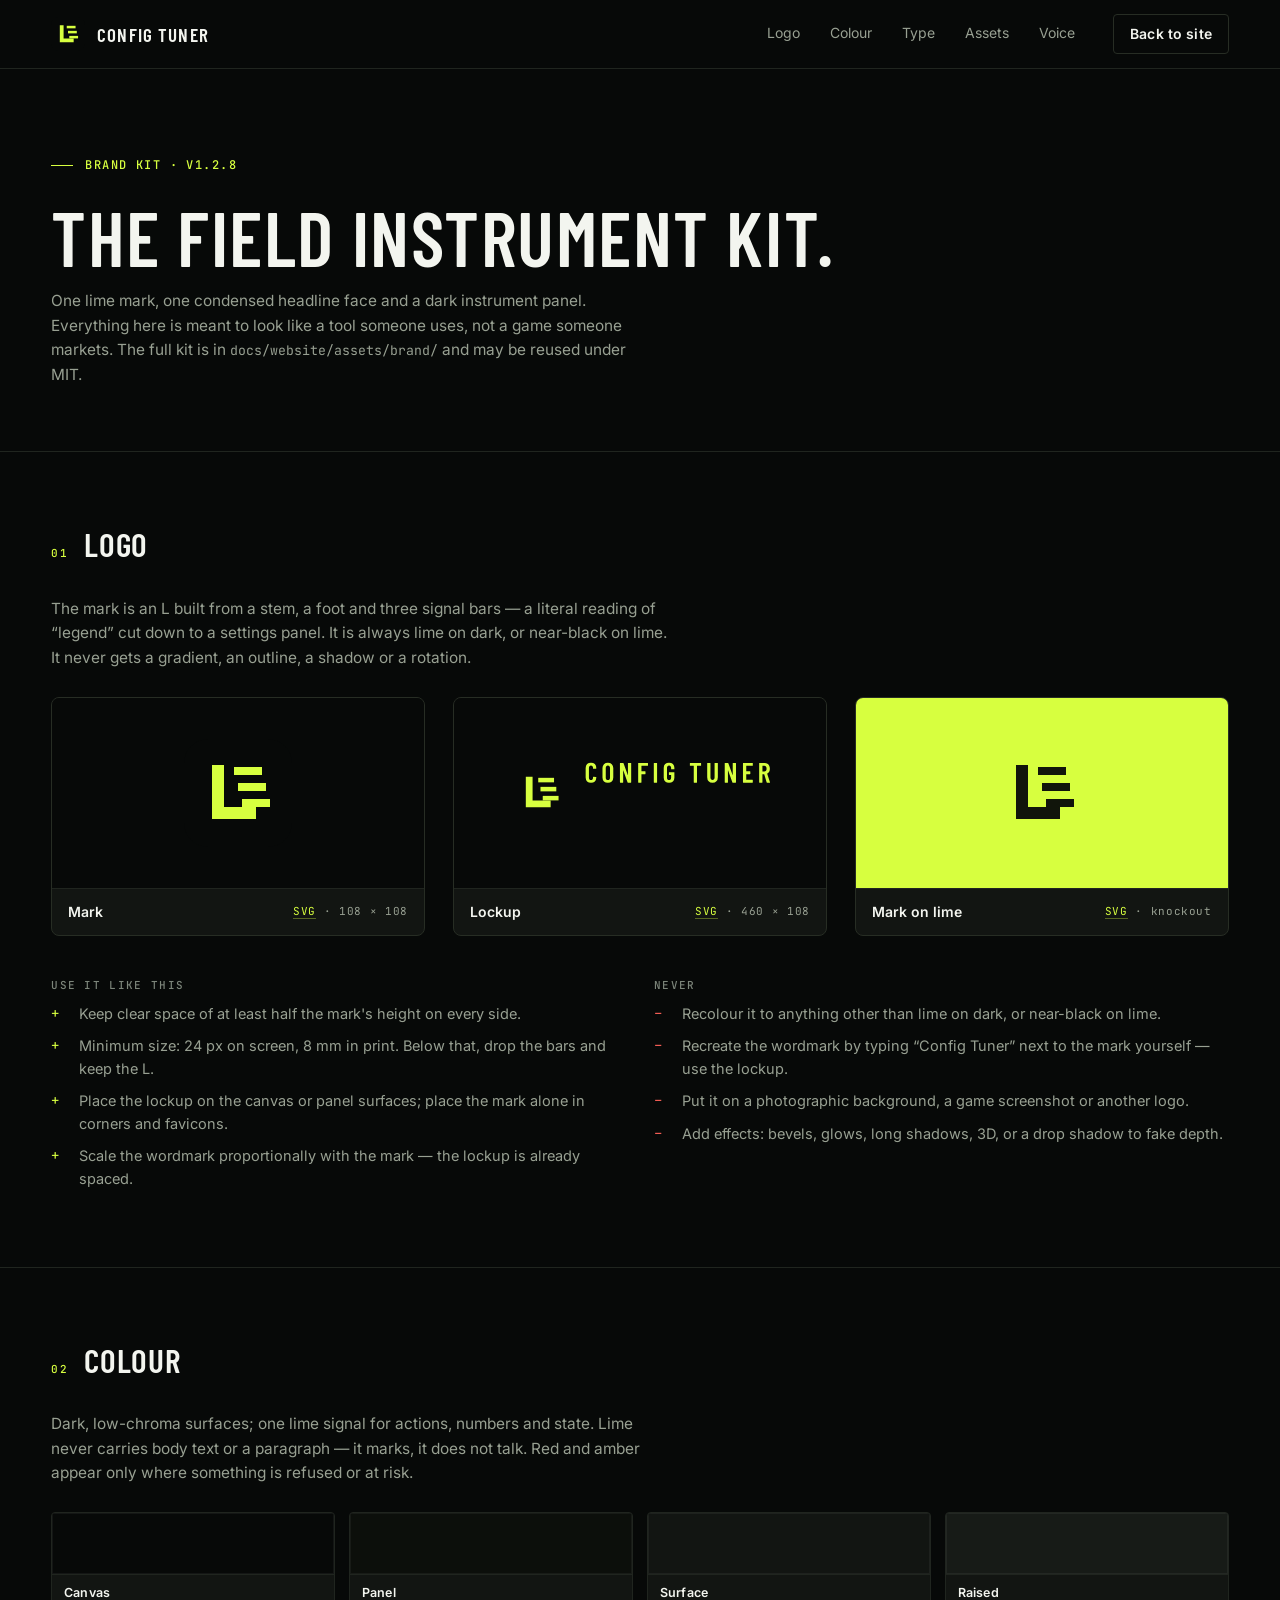
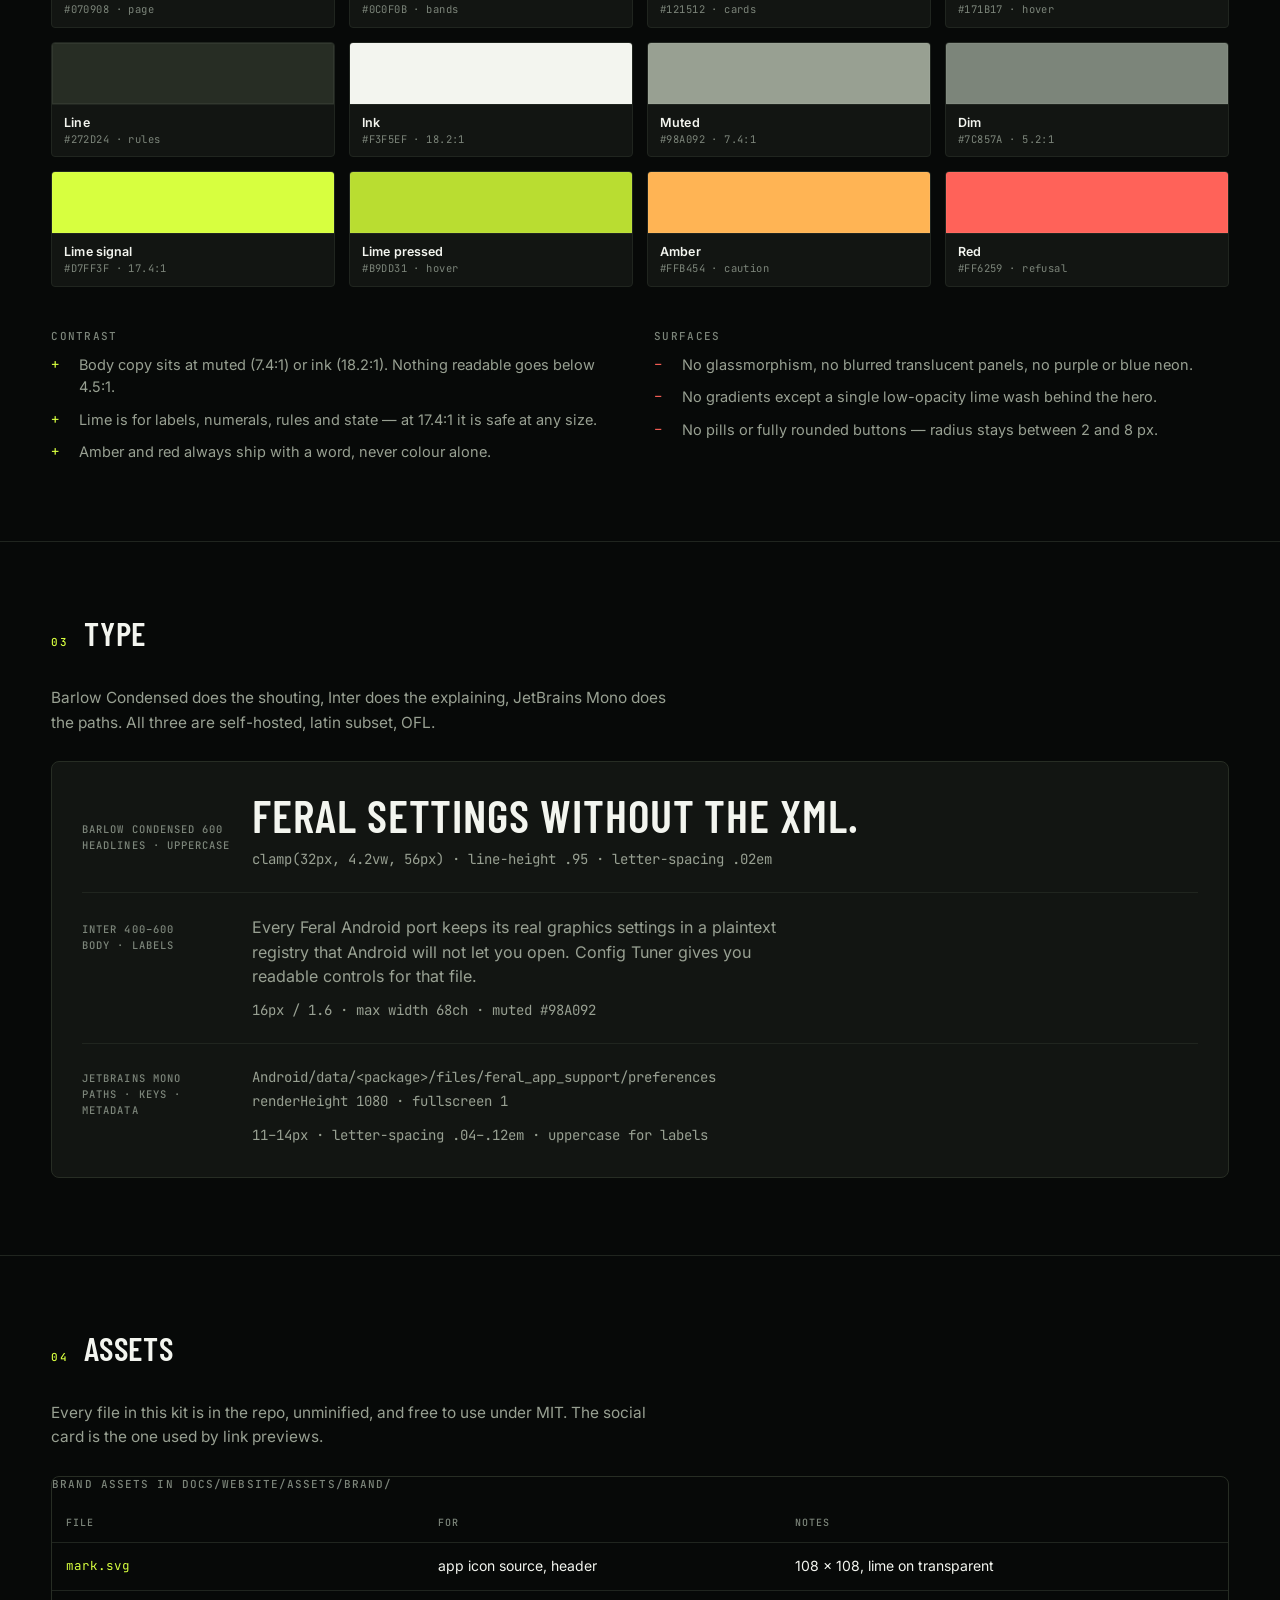
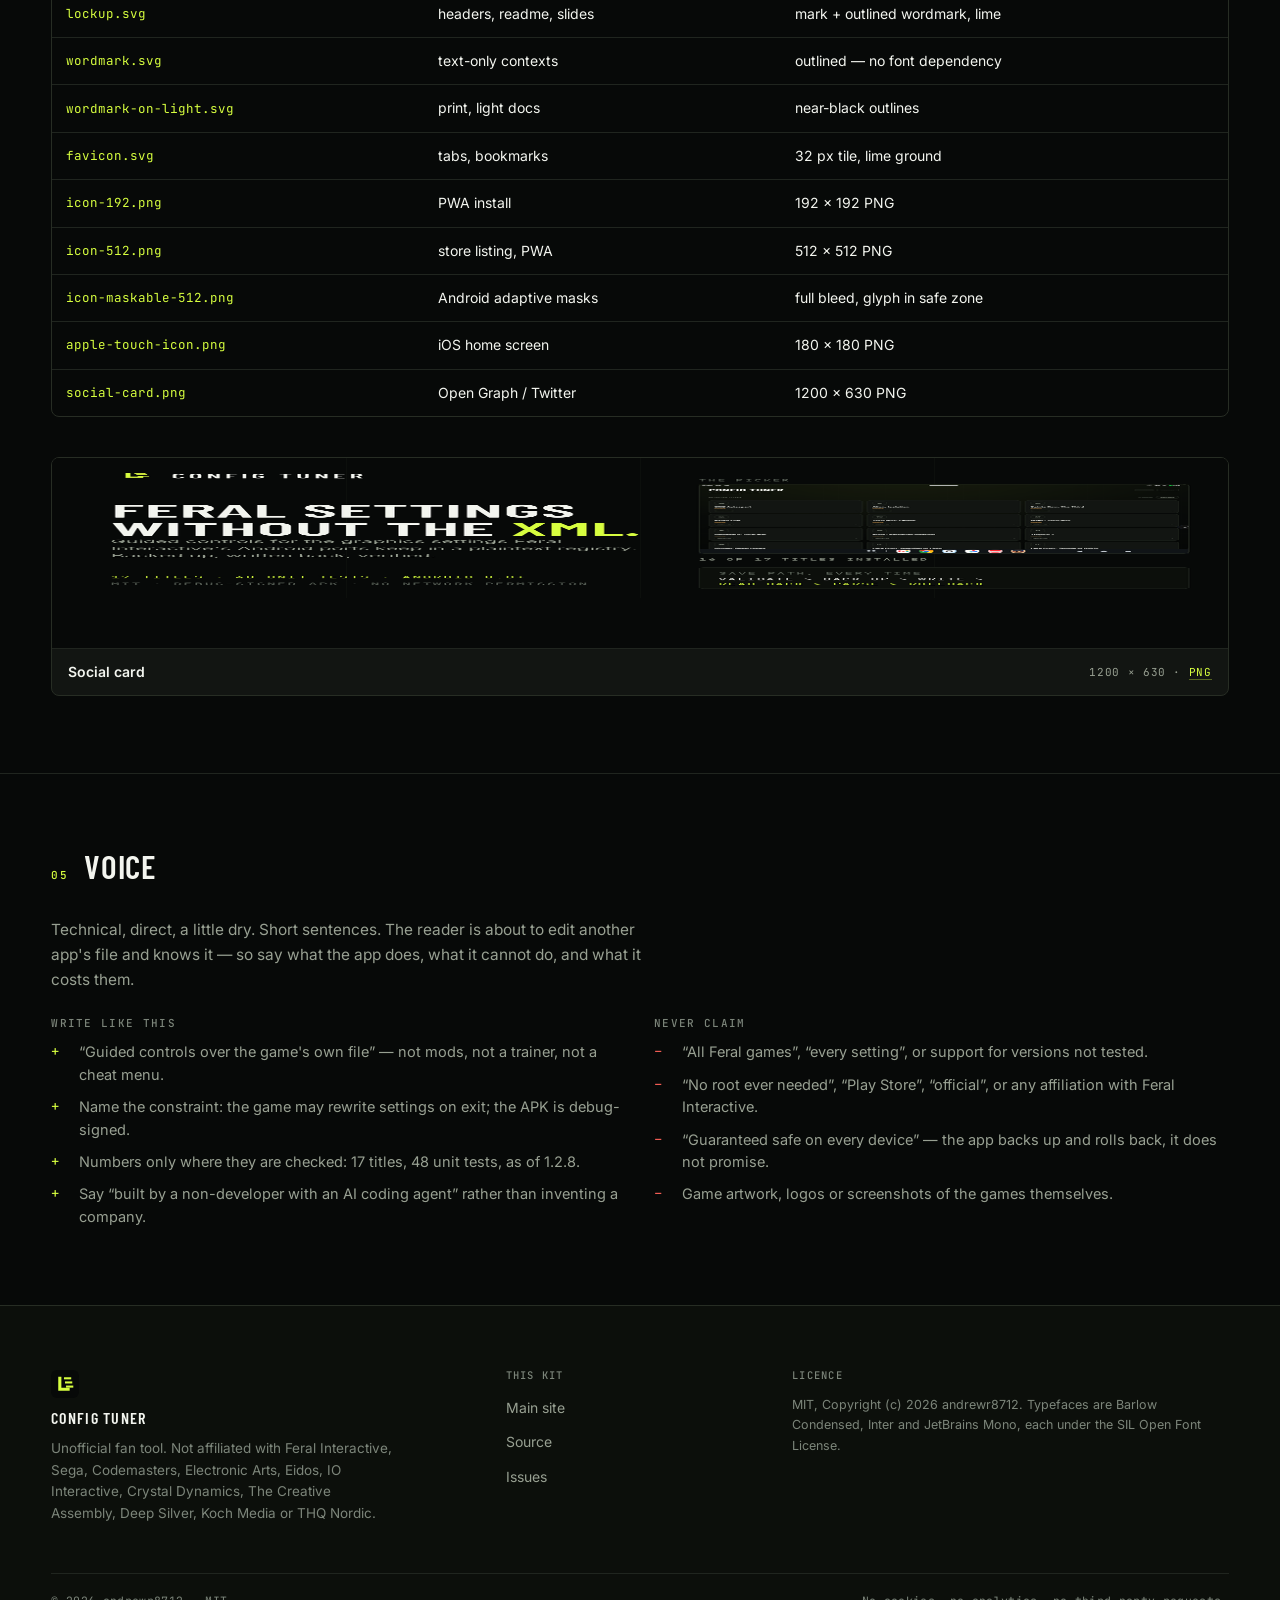
==== docs/website/brand/index.html @ b5e4599f "feat(website): landing page, brand kit and Pages workflow Ship the approved field-instrument directi" ====
<!DOCTYPE html>
<html lang="en" class="no-js">
<head>
<meta charset="utf-8">
<meta name="viewport" content="width=device-width, initial-scale=1">
<title>Brand kit — Config Tuner</title>
<meta name="description" content="The Config Tuner brand kit: mark, wordmark, colour tokens, type, voice rules and downloadable assets for an unofficial Feral Interactive settings editor.">
<meta name="theme-color" content="#070908">
<meta name="color-scheme" content="dark">
<link rel="canonical" href="https://andrewr8712.github.io/legend-tuner/brand/">
<link rel="icon" href="../assets/brand/favicon.svg" type="image/svg+xml">
<link rel="icon" href="../assets/brand/icon-32.png" sizes="32x32" type="image/png">
<link rel="apple-touch-icon" href="../assets/brand/apple-touch-icon.png">
<link rel="preload" href="../assets/fonts/barlow-condensed-600.woff2" as="font" type="font/woff2" crossorigin>
<link rel="preload" href="../assets/fonts/inter-var.woff2" as="font" type="font/woff2" crossorigin>
<link rel="stylesheet" href="../assets/css/site.css">
<link rel="stylesheet" href="../assets/css/brand.css">
<script>document.documentElement.classList.replace('no-js','js')</script>
</head>
<body>
<a class="skip" href="#main">Skip to content</a>

<header class="site-head">
  <div class="wrap head-inner">
    <a class="brand" href="../index.html" aria-label="Config Tuner home">
      <img src="../assets/brand/mark.svg" alt="" width="34" height="34">
      <span class="brand-word">Config Tuner</span>
    </a>
    <nav class="site-nav" aria-label="Brand guide sections">
      <a href="#logo">Logo</a>
      <a href="#colour">Colour</a>
      <a href="#type">Type</a>
      <a href="#assets">Assets</a>
      <a href="#voice">Voice</a>
    </nav>
    <a class="btn btn-ghost btn-sm" href="../index.html">Back to site</a>
  </div>
</header>

<main id="main">

  <section class="wrap brand-hero">
    <p class="kicker">Brand kit · v1.2.8</p>
    <h1>The field instrument kit.</h1>
    <p class="sec-lede">One lime mark, one condensed headline face and a dark instrument panel.
      Everything here is meant to look like a tool someone uses, not a game someone markets.
      The full kit is in <code>docs/website/assets/brand/</code> and may be reused under MIT.</p>
  </section>

  <!-- logo -->
  <section class="wrap guide" id="logo">
    <div class="guide-head">
      <span class="guide-no">01</span>
      <h2>Logo</h2>
    </div>
    <p class="sec-lede sec-lede--tight">The mark is an L built from a stem, a foot and three
      signal bars — a literal reading of “legend” cut down to a settings panel. It is always lime on dark,
      or near-black on lime. It never gets a gradient, an outline, a shadow or a rotation.</p>

    <div class="logo-grid">
      <div class="logo-card">
        <div class="logo-stage"><img src="../assets/brand/mark.svg" alt="Config Tuner mark on the dark canvas" width="108" height="108"></div>
        <div class="logo-meta"><span class="name">Mark</span><span class="dl"><a href="../assets/brand/mark.svg">SVG</a> · 108 × 108</span></div>
      </div>
      <div class="logo-card">
        <div class="logo-stage"><img class="word-img" src="../assets/brand/lockup.svg" alt="Config Tuner lockup: mark followed by the wordmark" width="460" height="108"></div>
        <div class="logo-meta"><span class="name">Lockup</span><span class="dl"><a href="../assets/brand/lockup.svg">SVG</a> · 460 × 108</span></div>
      </div>
      <div class="logo-card">
        <div class="logo-stage on-lime"><img src="../assets/brand/mark-on-lime.svg" alt="Config Tuner mark knocked out in near-black on the lime surface" width="108" height="108"></div>
        <div class="logo-meta"><span class="name">Mark on lime</span><span class="dl"><a href="../assets/brand/mark-on-lime.svg">SVG</a> · knockout</span></div>
      </div>
    </div>

    <div class="rules-2 rules-2--spaced">
      <div>
        <p class="rule-title">Use it like this</p>
        <ul class="rule-list yes">
          <li>Keep clear space of at least half the mark's height on every side.</li>
          <li>Minimum size: 24 px on screen, 8 mm in print. Below that, drop the bars and keep the L.</li>
          <li>Place the lockup on the canvas or panel surfaces; place the mark alone in corners and favicons.</li>
          <li>Scale the wordmark proportionally with the mark — the lockup is already spaced.</li>
        </ul>
      </div>
      <div>
        <p class="rule-title">Never</p>
        <ul class="rule-list no">
          <li>Recolour it to anything other than lime on dark, or near-black on lime.</li>
          <li>Recreate the wordmark by typing “Config Tuner” next to the mark yourself — use the lockup.</li>
          <li>Put it on a photographic background, a game screenshot or another logo.</li>
          <li>Add effects: bevels, glows, long shadows, 3D, or a drop shadow to fake depth.</li>
        </ul>
      </div>
    </div>
  </section>

  <!-- colour -->
  <section class="wrap guide" id="colour">
    <div class="guide-head">
      <span class="guide-no">02</span>
      <h2>Colour</h2>
    </div>
    <p class="sec-lede sec-lede--tight">Dark, low-chroma surfaces; one lime signal for
      actions, numbers and state. Lime never carries body text or a paragraph — it marks, it does not
      talk. Red and amber appear only where something is refused or at risk.</p>

    <ul class="swatches">
      <li class="swatch"><div class="chip sw--canvas"></div><div class="meta"><b>Canvas</b><span>#070908 · page</span></div></li>
      <li class="swatch"><div class="chip sw--panel"></div><div class="meta"><b>Panel</b><span>#0C0F0B · bands</span></div></li>
      <li class="swatch"><div class="chip sw--surface"></div><div class="meta"><b>Surface</b><span>#121512 · cards</span></div></li>
      <li class="swatch"><div class="chip sw--raised"></div><div class="meta"><b>Raised</b><span>#171B17 · hover</span></div></li>
      <li class="swatch"><div class="chip sw--line"></div><div class="meta"><b>Line</b><span>#272D24 · rules</span></div></li>
      <li class="swatch"><div class="chip sw--ink"></div><div class="meta"><b>Ink</b><span>#F3F5EF · 18.2:1</span></div></li>
      <li class="swatch"><div class="chip sw--muted"></div><div class="meta"><b>Muted</b><span>#98A092 · 7.4:1</span></div></li>
      <li class="swatch"><div class="chip sw--dim"></div><div class="meta"><b>Dim</b><span>#7C857A · 5.2:1</span></div></li>
      <li class="swatch"><div class="chip sw--lime"></div><div class="meta"><b>Lime signal</b><span>#D7FF3F · 17.4:1</span></div></li>
      <li class="swatch"><div class="chip sw--lime-pressed"></div><div class="meta"><b>Lime pressed</b><span>#B9DD31 · hover</span></div></li>
      <li class="swatch"><div class="chip sw--amber"></div><div class="meta"><b>Amber</b><span>#FFB454 · caution</span></div></li>
      <li class="swatch"><div class="chip sw--red"></div><div class="meta"><b>Red</b><span>#FF6259 · refusal</span></div></li>
    </ul>

    <div class="rules-2 rules-2--spaced">
      <div>
        <p class="rule-title">Contrast</p>
        <ul class="rule-list yes">
          <li>Body copy sits at muted (7.4:1) or ink (18.2:1). Nothing readable goes below 4.5:1.</li>
          <li>Lime is for labels, numerals, rules and state — at 17.4:1 it is safe at any size.</li>
          <li>Amber and red always ship with a word, never colour alone.</li>
        </ul>
      </div>
      <div>
        <p class="rule-title">Surfaces</p>
        <ul class="rule-list no">
          <li>No glassmorphism, no blurred translucent panels, no purple or blue neon.</li>
          <li>No gradients except a single low-opacity lime wash behind the hero.</li>
          <li>No pills or fully rounded buttons — radius stays between 2 and 8 px.</li>
        </ul>
      </div>
    </div>
  </section>

  <!-- type -->
  <section class="wrap guide" id="type">
    <div class="guide-head">
      <span class="guide-no">03</span>
      <h2>Type</h2>
    </div>
    <p class="sec-lede sec-lede--tight">Barlow Condensed does the shouting, Inter does the
      explaining, JetBrains Mono does the paths. All three are self-hosted, latin subset, OFL.</p>

    <div class="type-spec">
      <div class="type-row">
        <span class="type-label">Barlow Condensed 600<br>Headlines · uppercase</span>
        <div>
          <p class="type-sample-display">Feral settings without the XML.</p>
          <p class="type-sample-mono type-note">clamp(32px, 4.2vw, 56px) · line-height .95 · letter-spacing .02em</p>
        </div>
      </div>
      <div class="type-row">
        <span class="type-label">Inter 400–600<br>Body · labels</span>
        <div>
          <p class="type-sample-body">Every Feral Android port keeps its real graphics settings in a
            plaintext registry that Android will not let you open. Config Tuner gives you readable
            controls for that file.</p>
          <p class="type-sample-mono type-note">16px / 1.6 · max width 68ch · muted #98A092</p>
        </div>
      </div>
      <div class="type-row">
        <span class="type-label">JetBrains Mono<br>Paths · keys · metadata</span>
        <div>
          <p class="type-sample-mono">Android/data/&lt;package&gt;/files/feral_app_support/preferences<br>
            renderHeight 1080 · fullscreen 1</p>
          <p class="type-sample-mono type-note">11–14px · letter-spacing .04–.12em · uppercase for labels</p>
        </div>
      </div>
    </div>
  </section>

  <!-- assets -->
  <section class="wrap guide" id="assets">
    <div class="guide-head">
      <span class="guide-no">04</span>
      <h2>Assets</h2>
    </div>
    <p class="sec-lede sec-lede--tight">Every file in this kit is in the repo, unminified, and
      free to use under MIT. The social card is the one used by link previews.</p>

    <div class="table-scroll">
      <table class="asset-table">
        <caption>Brand assets in docs/website/assets/brand/</caption>
        <thead>
          <tr><th scope="col">File</th><th scope="col">For</th><th scope="col">Notes</th></tr>
        </thead>
        <tbody>
          <tr><td><a href="../assets/brand/mark.svg">mark.svg</a></td><td>app icon source, header</td><td>108 × 108, lime on transparent</td></tr>
          <tr><td><a href="../assets/brand/lockup.svg">lockup.svg</a></td><td>headers, readme, slides</td><td>mark + outlined wordmark, lime</td></tr>
          <tr><td><a href="../assets/brand/wordmark.svg">wordmark.svg</a></td><td>text-only contexts</td><td>outlined — no font dependency</td></tr>
          <tr><td><a href="../assets/brand/wordmark-on-light.svg">wordmark-on-light.svg</a></td><td>print, light docs</td><td>near-black outlines</td></tr>
          <tr><td><a href="../assets/brand/favicon.svg">favicon.svg</a></td><td>tabs, bookmarks</td><td>32 px tile, lime ground</td></tr>
          <tr><td><a href="../assets/brand/icon-192.png">icon-192.png</a></td><td>PWA install</td><td>192 × 192 PNG</td></tr>
          <tr><td><a href="../assets/brand/icon-512.png">icon-512.png</a></td><td>store listing, PWA</td><td>512 × 512 PNG</td></tr>
          <tr><td><a href="../assets/brand/icon-maskable-512.png">icon-maskable-512.png</a></td><td>Android adaptive masks</td><td>full bleed, glyph in safe zone</td></tr>
          <tr><td><a href="../assets/brand/apple-touch-icon.png">apple-touch-icon.png</a></td><td>iOS home screen</td><td>180 × 180 PNG</td></tr>
          <tr><td><a href="../assets/brand/social-card.png">social-card.png</a></td><td>Open Graph / Twitter</td><td>1200 × 630 PNG</td></tr>
        </tbody>
      </table>
    </div>

    <figure class="logo-card logo-card--spaced">
      <div class="logo-stage logo-stage--flush"><img src="../assets/brand/social-card.png" alt="Config Tuner social card: mark and wordmark, headline Feral settings without the XML, and the title picker with sixteen installed titles." width="1200" height="630" loading="lazy"></div>
      <figcaption class="logo-meta"><span class="name">Social card</span><span class="dl">1200 × 630 · <a href="../assets/brand/social-card.png">PNG</a></span></figcaption>
    </figure>
  </section>

  <!-- voice -->
  <section class="wrap guide" id="voice">
    <div class="guide-head">
      <span class="guide-no">05</span>
      <h2>Voice</h2>
    </div>
    <p class="sec-lede sec-lede--tight">Technical, direct, a little dry. Short sentences. The
      reader is about to edit another app's file and knows it — so say what the app does, what it cannot
      do, and what it costs them.</p>

    <div class="rules-2">
      <div>
        <p class="rule-title">Write like this</p>
        <ul class="rule-list yes">
          <li>“Guided controls over the game's own file” — not mods, not a trainer, not a cheat menu.</li>
          <li>Name the constraint: the game may rewrite settings on exit; the APK is debug-signed.</li>
          <li>Numbers only where they are checked: 17 titles, 48 unit tests, as of 1.2.8.</li>
          <li>Say “built by a non-developer with an AI coding agent” rather than inventing a company.</li>
        </ul>
      </div>
      <div>
        <p class="rule-title">Never claim</p>
        <ul class="rule-list no">
          <li>“All Feral games”, “every setting”, or support for versions not tested.</li>
          <li>“No root ever needed”, “Play Store”, “official”, or any affiliation with Feral Interactive.</li>
          <li>“Guaranteed safe on every device” — the app backs up and rolls back, it does not promise.</li>
          <li>Game artwork, logos or screenshots of the games themselves.</li>
        </ul>
      </div>
    </div>
  </section>

</main>

<footer class="site-foot">
  <div class="wrap">
    <div class="foot-grid">
      <div class="foot-brand">
        <img src="../assets/brand/mark.svg" alt="" width="28" height="28">
        <span>Config Tuner</span>
        <p class="foot-note">Unofficial fan tool. Not affiliated with Feral Interactive, Sega,
          Codemasters, Electronic Arts, Eidos, IO Interactive, Crystal Dynamics, The Creative Assembly,
          Deep Silver, Koch Media or THQ Nordic.</p>
      </div>
      <div class="foot-links">
        <h3>This kit</h3>
        <ul>
          <li><a href="../index.html">Main site</a></li>
          <li><a href="https://github.com/andrewr8712/legend-tuner">Source</a></li>
          <li><a href="https://github.com/andrewr8712/legend-tuner/issues">Issues</a></li>
        </ul>
      </div>
      <div class="foot-legal">
        <h3>Licence</h3>
        <p>MIT, Copyright (c) 2026 andrewr8712. Typefaces are Barlow Condensed, Inter and JetBrains Mono,
          each under the SIL Open Font License.</p>
      </div>
    </div>
    <div class="foot-base">
      <span>© 2026 andrewr8712 · MIT</span>
      <span>No cookies, no analytics, no third-party requests.</span>
    </div>
  </div>
</footer>

<script src="../assets/js/site.js" defer></script>
</body>
</html>
---- docs/website/assets/css/site.css ----
/* Config Tuner — site stylesheet
   Tokens follow docs/website/design-tokens.css. Lime is a signal, never body text. */

/* ---------- fonts (self-hosted, latin subset, SIL OFL) ---------- */
@font-face{
  font-family:"Barlow Condensed";font-style:normal;font-weight:600;font-display:swap;
  src:url("../fonts/barlow-condensed-600.woff2") format("woff2");
  unicode-range:U+0000-00FF,U+0131,U+0152-0153,U+02BB-02BC,U+02C6,U+02DA,U+02DC,U+0304,U+0308,U+0329,U+2000-206F,U+20AC,U+2122,U+2191,U+2193,U+2212,U+2215,U+FEFF,U+FFFD;
}
@font-face{
  font-family:"Inter";font-style:normal;font-weight:100 900;font-display:swap;
  src:url("../fonts/inter-var.woff2") format("woff2");
  unicode-range:U+0000-00FF,U+0131,U+0152-0153,U+02BB-02BC,U+02C6,U+02DA,U+02DC,U+0304,U+0308,U+0329,U+2000-206F,U+20AC,U+2122,U+2191,U+2193,U+2212,U+2215,U+FEFF,U+FFFD;
}
@font-face{
  font-family:"JetBrains Mono";font-style:normal;font-weight:100 800;font-display:swap;
  src:url("../fonts/jetbrains-mono-var.woff2") format("woff2");
  unicode-range:U+0000-00FF,U+0131,U+0152-0153,U+02BB-02BC,U+02C6,U+02DA,U+02DC,U+0304,U+0308,U+0329,U+2000-206F,U+20AC,U+2122,U+2191,U+2193,U+2212,U+2215,U+FEFF,U+FFFD;
}

/* ---------- tokens ---------- */
:root{
  --canvas:#070908;
  --panel:#0C0F0B;
  --card:#121512;
  --raised:#171B17;
  --inset:#1D221B;
  --line:#272D24;
  --line-soft:#20251F;
  --ink:#F3F5EF;
  --muted:#98A092;
  --dim:#7C857A;
  --lime:#D7FF3F;
  --lime-dim:#B9DD31;
  --lime-wash:rgba(215,255,63,.08);
  --on-lime:#11150B;
  --amber:#FFB454;
  --red:#FF6259;

  --font-display:"Barlow Condensed",Impact,sans-serif;
  --font-body:"Inter",system-ui,-apple-system,"Segoe UI",sans-serif;
  --font-mono:"JetBrains Mono",ui-monospace,SFMono-Regular,Menlo,monospace;

  --wrap:1280px;
  --pad:clamp(20px,4vw,56px);
  --gap:clamp(16px,2.2vw,28px);
  --sec-y:clamp(64px,9vw,128px);
  --r-sm:2px;
  --r-md:4px;
  --r-lg:8px;
  --dur:.16s;
}

/* ---------- reset / base ---------- */
*,*::before,*::after{box-sizing:border-box}
html{-webkit-text-size-adjust:100%;scroll-behavior:smooth;scroll-padding-top:84px}
@media (prefers-reduced-motion:reduce){html{scroll-behavior:auto}}
body{
  margin:0;background:var(--canvas);color:var(--ink);
  font:400 16px/1.6 var(--font-body);
  -webkit-font-smoothing:antialiased;text-rendering:optimizeLegibility;
  font-feature-settings:"ss01" 1,"cv05" 1;
}
img,svg{display:block;max-width:100%}
img{height:auto}
h1,h2,h3,h4{margin:0;font-family:var(--font-display);font-weight:600;text-transform:uppercase;
  letter-spacing:.02em;line-height:.95;text-wrap:balance}
p{margin:0;max-width:68ch}
a{color:inherit;text-decoration:none}
code{font-family:var(--font-mono);font-size:.86em;color:var(--muted)}
ul,ol{margin:0;padding:0;list-style:none}
dl,dd{margin:0}
button{font:inherit;color:inherit}
::selection{background:var(--lime);color:var(--on-lime)}
:focus-visible{outline:2px solid var(--lime);outline-offset:2px;border-radius:2px}

.wrap{width:100%;max-width:calc(var(--wrap) + var(--pad)*2);margin-inline:auto;padding-inline:var(--pad)}
.vh{position:absolute;width:1px;height:1px;margin:-1px;padding:0;overflow:hidden;clip:rect(0 0 0 0);white-space:nowrap;border:0}
.nowrap{white-space:nowrap}

.skip{position:absolute;left:12px;top:-60px;z-index:100;background:var(--lime);color:var(--on-lime);
  padding:10px 16px;font-weight:600;border-radius:var(--r-sm);transition:top var(--dur)}
.skip:focus{top:12px}

/* ---------- buttons ---------- */
.btn{
  display:inline-flex;align-items:center;gap:.55em;min-height:46px;padding:0 20px;
  border:1px solid var(--line);border-radius:var(--r-md);
  font:600 15px/1 var(--font-body);letter-spacing:.01em;white-space:nowrap;
  transition:background var(--dur),border-color var(--dur),color var(--dur),transform var(--dur);
}
.btn .ico{width:16px;height:16px;flex:none}
.btn-primary{background:var(--lime);border-color:var(--lime);color:var(--on-lime)}
.btn-primary:hover{background:var(--lime-dim);border-color:var(--lime-dim)}
.btn-primary:active{transform:translateY(1px)}
.btn-ghost{background:transparent;color:var(--ink)}
.btn-ghost:hover{border-color:var(--lime);color:var(--lime)}
.btn-sm{min-height:40px;padding:0 16px;font-size:14px}
.btn-block{width:100%;justify-content:center}

/* ---------- header ---------- */
.site-head{
  position:sticky;top:0;z-index:50;background:var(--canvas);
  border-bottom:1px solid var(--line-soft);
}
.head-inner{display:flex;align-items:center;gap:clamp(16px,3vw,40px);min-height:68px}
.brand{display:flex;align-items:center;gap:12px;flex:none}
.brand img{width:34px;height:34px}
.brand-word{
  font:600 19px/1 var(--font-display);text-transform:uppercase;letter-spacing:.06em;
}
.site-nav{display:flex;gap:clamp(14px,2.4vw,30px);margin-inline-start:auto}
.site-nav a{
  font-size:14px;color:var(--muted);padding:6px 0;border-bottom:1px solid transparent;
  transition:color var(--dur),border-color var(--dur);
}
.site-nav a:hover{color:var(--ink);border-bottom-color:var(--lime)}
.site-head .btn{margin-inline-start:auto}
.site-nav + .btn{margin-inline-start:0}

@media (max-width:900px){
  .head-inner{flex-wrap:wrap;row-gap:0;min-height:60px;padding-top:10px;padding-bottom:0}
  .site-nav{order:3;width:100%;margin:0;gap:18px;overflow-x:auto;padding-bottom:12px;
    scrollbar-width:none;-webkit-overflow-scrolling:touch}
  .site-nav::-webkit-scrollbar{display:none}
  .site-nav a{white-space:nowrap;font-size:13px}
  .site-head .btn{margin-inline-start:auto}
}

/* ---------- hero ---------- */
.hero{padding-block:clamp(40px,6vw,84px) clamp(48px,7vw,96px);position:relative;overflow:hidden}
.hero::before{
  content:"";position:absolute;inset:0;pointer-events:none;
  background:
    radial-gradient(900px 420px at 78% -10%,rgba(215,255,63,.06),transparent 70%),
    linear-gradient(var(--line-soft),var(--line-soft)) 0 0/100% 1px no-repeat;
}
.hero-grid{display:grid;grid-template-columns:1.02fr .98fr;gap:clamp(28px,4vw,64px);align-items:center}
.hero-copy{position:relative}
.kicker{
  font:500 12px/1 var(--font-mono);letter-spacing:.12em;text-transform:uppercase;
  color:var(--lime);margin-bottom:clamp(20px,3vw,30px);
}
.kicker::before{content:"";display:inline-block;width:22px;height:1px;background:var(--lime);
  vertical-align:middle;margin-right:12px}
.hero h1{
  font-size:clamp(46px,7.4vw,92px);line-height:.9;letter-spacing:.005em;
  margin-bottom:clamp(20px,2.6vw,30px);
}
.hero h1 .hl{color:var(--lime)}
.lede{font-size:clamp(16px,1.35vw,18.5px);line-height:1.55;color:var(--muted);max-width:52ch}
.cta-row{display:flex;flex-wrap:wrap;gap:12px;margin-top:clamp(24px,3vw,34px)}
.hero-note{
  margin-top:18px;font:400 12.5px/1.5 var(--font-mono);color:var(--dim);letter-spacing:.02em;
}

/* hero art: terminal + picker */
.hero-art{position:relative;display:grid;gap:clamp(14px,1.8vw,22px)}
.term{
  border:1px solid var(--line);border-radius:var(--r-lg);background:var(--panel);
  overflow:hidden;
}
.term-bar{
  display:flex;align-items:center;justify-content:space-between;
  padding:9px 14px;border-bottom:1px solid var(--line-soft);
  font:500 11px/1 var(--font-mono);letter-spacing:.1em;text-transform:uppercase;color:var(--dim);
}
.term-bar .dots{display:flex;gap:5px}
.term-bar .dots i{width:5px;height:5px;border-radius:50%;background:var(--line)}
.term-bar .dots i:first-child{background:var(--lime)}
.term-path{
  font:500 clamp(12px,1.15vw,14px)/1.7 var(--font-mono);color:var(--ink);
  padding:16px 16px 10px;word-break:break-word;
}
.term-meta{
  font:400 12.5px/1.7 var(--font-mono);color:var(--muted);padding:0 16px;
}
.term-meta:first-of-type{margin-top:2px}
.tok-key{color:var(--lime-dim)}
.tok-val{color:var(--ink)}
.tok-comment{color:var(--dim)}
.term-caret{
  margin:6px 16px 16px;width:8px;height:16px;background:var(--lime);
  animation:caret 1.1s steps(1) infinite;
}
@keyframes caret{0%,49%{opacity:1}50%,100%{opacity:0}}

.picker-frame{
  margin:0;border:1px solid var(--line);border-radius:var(--r-lg);overflow:hidden;
  background:var(--card);
  box-shadow:0 24px 60px -30px rgba(0,0,0,.9);
}
.picker-frame img{width:100%;height:auto}

@media (max-width:900px){
  .hero-grid{grid-template-columns:1fr}
  .hero-art{order:2}
  .term{display:none}
  .picker-frame img{max-height:52vh;object-fit:cover;object-position:top}
}
@media (max-width:560px){
  .hero h1{font-size:clamp(40px,11vw,54px)}
  .cta-row .btn{flex:1 1 auto;justify-content:center}
}

/* ---------- proof ---------- */
.proof{border-block:1px solid var(--line-soft);background:var(--panel)}
.proof-inner{padding-block:clamp(24px,3.4vw,36px)}
.proof-list{display:grid;grid-template-columns:repeat(4,1fr);gap:clamp(16px,3vw,40px)}
.proof-list > div{padding-inline-start:18px;border-inline-start:1px solid var(--line)}
.proof-list > div:first-child{padding-inline-start:0;border-inline-start:0}
.proof-list dt{
  font:600 clamp(30px,3.4vw,44px)/1 var(--font-display);letter-spacing:.02em;color:var(--lime);
}
.proof-list dd{margin-top:6px;font-size:13.5px;line-height:1.45;color:var(--muted);max-width:26ch}
.proof-note{
  margin-top:clamp(18px,2.4vw,26px);font:400 11.5px/1.5 var(--font-mono);
  color:var(--dim);letter-spacing:.04em;
}
@media (max-width:760px){
  .proof-list{grid-template-columns:repeat(2,1fr);row-gap:22px}
  .proof-list > div:nth-child(3){padding-inline-start:0;border-inline-start:0}
}

/* ---------- section scaffolding ---------- */
.section{padding-block:var(--sec-y)}
.section-alt{background:var(--panel);border-block:1px solid var(--line-soft)}
.sec-head{max-width:74ch;margin-bottom:clamp(30px,4.4vw,56px)}
.sec-kicker{
  font:500 12px/1 var(--font-mono);letter-spacing:.12em;text-transform:uppercase;
  color:var(--lime);margin-bottom:16px;
}
.sec-head h2{font-size:clamp(32px,4.2vw,56px)}
.sec-lede{margin-top:16px;color:var(--muted);font-size:clamp(15px,1.2vw,17px);line-height:1.6;max-width:62ch}
.sec-foot{margin-top:clamp(20px,3vw,28px);color:var(--dim);font-size:14px;max-width:70ch}

/* ---------- how it works ---------- */
.steps{
  display:grid;grid-template-columns:repeat(4,1fr);gap:clamp(18px,2.4vw,32px);
  counter-reset:step;
}
.steps li{position:relative;padding-top:26px;border-top:1px solid var(--line)}
.steps li::before{
  content:"";position:absolute;top:-1px;left:0;width:40px;height:1px;background:var(--lime);
}
.step-no{
  display:block;font:500 12px/1 var(--font-mono);letter-spacing:.14em;color:var(--lime);
  margin-bottom:12px;
}
.steps h3{font-size:clamp(19px,1.7vw,23px);letter-spacing:.03em;margin-bottom:10px}
.steps p{font-size:14.5px;line-height:1.6;color:var(--muted);max-width:34ch}
@media (max-width:900px){.steps{grid-template-columns:repeat(2,1fr);row-gap:30px}}
@media (max-width:520px){.steps{grid-template-columns:1fr}}

.pipeline{
  display:flex;align-items:center;flex-wrap:wrap;gap:8px;
  margin-top:clamp(34px,4.6vw,54px);padding:20px;border:1px solid var(--line);
  border-radius:var(--r-lg);background:var(--panel);
}
.pipe-box{
  font:500 12px/1 var(--font-mono);letter-spacing:.06em;text-transform:uppercase;
  padding:9px 13px;border:1px solid var(--line);border-radius:var(--r-sm);
  background:var(--card);color:var(--ink);white-space:nowrap;
}
.pipe-box:last-of-type{border-color:var(--lime);color:var(--lime)}
.pipe-arrow{flex:1 1 18px;min-width:18px;height:1px;background:var(--line);position:relative}
.pipe-arrow::after{
  content:"";position:absolute;right:0;top:-2px;width:5px;height:5px;
  border-top:1px solid var(--line);border-right:1px solid var(--line);transform:rotate(45deg);
}
.pipe-fail{
  flex:1 1 100%;margin-top:10px;font:400 12px/1.5 var(--font-mono);color:var(--amber);
}
.pipe-fail::before{content:"↳ ";color:var(--amber)}

/* ---------- safety ---------- */
.cards-3{display:grid;grid-template-columns:repeat(3,1fr);gap:var(--gap)}
.card{
  padding:clamp(20px,2.4vw,28px);border:1px solid var(--line);border-radius:var(--r-lg);
  background:var(--card);
}
.card h3{font-size:clamp(18px,1.6vw,21px);letter-spacing:.03em;margin-bottom:10px;color:var(--ink)}
.card h3::before{
  content:"";display:block;width:26px;height:2px;background:var(--lime);margin-bottom:14px;
}
.card p{font-size:14.5px;line-height:1.6;color:var(--muted)}
@media (max-width:900px){.cards-3{grid-template-columns:1fr}}

.caveats{
  margin-top:clamp(30px,4vw,46px);padding:clamp(20px,2.6vw,30px);
  border:1px solid var(--line);border-left:2px solid var(--amber);border-radius:var(--r-md);
  background:linear-gradient(90deg,rgba(255,180,84,.04),transparent 60%);
}
.caveats h3{font-size:clamp(17px,1.5vw,20px);letter-spacing:.03em;color:var(--amber);margin-bottom:14px}
.caveats ul{display:grid;gap:10px;max-width:80ch}
.caveats li{position:relative;padding-left:18px;font-size:14.5px;line-height:1.6;color:var(--muted)}
.caveats li::before{content:"";position:absolute;left:0;top:.62em;width:7px;height:1px;background:var(--amber)}
.caveats strong{color:var(--ink);font-weight:600}

/* ---------- titles ---------- */
.filter-row{
  display:flex;align-items:center;gap:18px;flex-wrap:wrap;margin-bottom:clamp(20px,3vw,30px);
}
.field{
  display:flex;align-items:center;gap:10px;flex:1 1 320px;max-width:420px;
  padding:0 14px;min-height:46px;border:1px solid var(--line);border-radius:var(--r-md);
  background:var(--card);transition:border-color var(--dur);
}
.field:focus-within{border-color:var(--lime)}
.field .ico{width:15px;height:15px;color:var(--dim);flex:none}
.field input{
  flex:1;background:none;border:0;outline:none;color:var(--ink);
  font:400 14.5px/1 var(--font-body);min-width:0;padding-block:12px;
}
.field input::placeholder{color:var(--dim)}
.field input::-webkit-search-cancel-button{filter:invert(.4)}
.filter-count{font:400 12px/1.4 var(--font-mono);color:var(--dim);letter-spacing:.04em}

.title-grid{
  display:grid;grid-template-columns:repeat(3,1fr);gap:clamp(10px,1.4vw,16px);
}
.title-card{
  display:flex;flex-direction:column;gap:6px;
  padding:18px 18px 16px;border:1px solid var(--line-soft);border-radius:var(--r-md);
  background:var(--card);
  transition:border-color var(--dur),transform var(--dur),background var(--dur);
}
.title-card:hover{border-color:var(--line);background:var(--raised);transform:translateY(-1px)}
.tc-name{font:600 16px/1.2 var(--font-body);letter-spacing:.01em;color:var(--ink)}
.tc-count{
  font:600 26px/1 var(--font-display);letter-spacing:.02em;color:var(--lime);
}
.tc-count span{
  font:400 11px/1 var(--font-mono);letter-spacing:.04em;color:var(--dim);
  text-transform:uppercase;margin-left:6px;
}
.tc-pkg{
  margin-top:auto;font-size:10.5px;line-height:1.4;color:var(--dim);
  overflow:hidden;text-overflow:ellipsis;white-space:nowrap;
}
.title-card[hidden]{display:none}
.empty-note{margin-top:18px;color:var(--muted);font-size:14.5px}
.linklike{
  background:none;border:0;padding:0;color:var(--lime);font:inherit;cursor:pointer;
  border-bottom:1px solid rgba(215,255,63,.4);
}
@media (max-width:900px){.title-grid{grid-template-columns:repeat(2,1fr)}}
@media (max-width:480px){.title-grid{grid-template-columns:1fr}}

/* ---------- screenshots ---------- */
.shot-tabs{display:flex;gap:4px;flex-wrap:wrap;margin-bottom:clamp(16px,2.2vw,24px);
  border-bottom:1px solid var(--line-soft);padding-bottom:0}
.shot-tabs button{
  appearance:none;background:none;border:0;border-bottom:2px solid transparent;
  padding:10px 14px;margin-bottom:-1px;cursor:pointer;
  font:500 12.5px/1 var(--font-mono);letter-spacing:.06em;text-transform:uppercase;color:var(--muted);
  transition:color var(--dur),border-color var(--dur);
}
.shot-tabs button:hover{color:var(--ink)}
.shot-tabs button[aria-selected="true"]{color:var(--lime);border-bottom-color:var(--lime)}
.shot-panel{border:1px solid var(--line);border-radius:var(--r-lg);overflow:hidden;
  background:var(--card)}
.shot-panel figure{margin:0}
.shot-panel[hidden]{display:none}
.shot-panel img{width:100%;height:auto;max-height:78vh;object-fit:contain;background:var(--canvas)}
.shot-panel figcaption{
  padding:12px 16px;border-top:1px solid var(--line-soft);
  font:400 12.5px/1.5 var(--font-mono);color:var(--dim);
}
.shot-note{margin-top:14px;font:400 12px/1.5 var(--font-mono);color:var(--dim)}
.no-js .shot-tabs{display:none}
.no-js .shot-panel[hidden]{display:block}
.no-js .shot-panel + .shot-panel{margin-top:16px}

/* ---------- install ---------- */
.install-grid{display:grid;grid-template-columns:1.25fr .75fr;gap:clamp(28px,4vw,64px);
  align-items:start}
.install-steps{display:grid;gap:22px}
.install-steps li{display:grid;grid-template-columns:34px 1fr;gap:16px;align-items:start}
.install-steps .step-no{margin:4px 0 0}
.install-steps h3{font-size:clamp(18px,1.55vw,21px);letter-spacing:.03em;margin-bottom:6px}
.install-steps p{font-size:14.5px;line-height:1.6;color:var(--muted);max-width:56ch}

.req-panel{
  border:1px solid var(--line);border-radius:var(--r-lg);background:var(--card);
  padding:clamp(20px,2.6vw,28px);position:sticky;top:96px;
}
.req-panel h3{font-size:19px;letter-spacing:.04em;margin-bottom:16px}
.req-list{display:grid;gap:12px;margin-bottom:20px}
.req-list > div{display:grid;gap:2px;padding-bottom:12px;border-bottom:1px solid var(--line-soft)}
.req-list > div:last-child{border-bottom:0;padding-bottom:0}
.req-list dt{font:500 10.5px/1.4 var(--font-mono);letter-spacing:.12em;text-transform:uppercase;
  color:var(--dim)}
.req-list dd{font-size:14px;line-height:1.45;color:var(--ink)}
.req-note{margin-top:12px;font:400 11.5px/1.5 var(--font-mono);color:var(--dim)}
@media (max-width:900px){
  .install-grid{grid-template-columns:1fr}
  .req-panel{position:static}
}

.routes-title{margin-top:clamp(40px,5vw,64px);font-size:clamp(20px,2vw,26px);letter-spacing:.04em;
  margin-bottom:16px}
.table-scroll{overflow-x:auto;border:1px solid var(--line);border-radius:var(--r-lg)}
.routes{width:100%;border-collapse:collapse;min-width:620px;font-size:14px}
.routes th,.routes td{text-align:left;padding:14px 16px;border-bottom:1px solid var(--line-soft);
  vertical-align:top;line-height:1.45}
.routes thead th{
  font:500 10.5px/1.4 var(--font-mono);letter-spacing:.1em;text-transform:uppercase;
  color:var(--dim);background:var(--panel);
}
.routes tbody th{font:600 13px/1.4 var(--font-mono);letter-spacing:.02em;color:var(--ink);
  white-space:nowrap}
.routes td{color:var(--muted)}
.routes tr:last-child th,.routes tr:last-child td{border-bottom:0}

@media (max-width:760px){
  .table-scroll{overflow:visible;border:0}
  .routes{display:block;min-width:0}
  .routes thead{display:none}
  .routes tbody{display:grid;gap:10px}
  .routes tr{display:block;padding:16px 18px;border:1px solid var(--line);
    border-radius:var(--r-md);background:var(--card)}
  .routes tbody th{display:block;padding:0 0 10px;border:0;font-size:15px}
  .routes td{display:grid;grid-template-columns:96px 1fr;gap:10px;padding:0 0 9px;border:0;
    line-height:1.5}
  .routes td::before{
    content:attr(data-label);font:500 10px/1.9 var(--font-mono);letter-spacing:.1em;
    text-transform:uppercase;color:var(--dim);
  }
  .routes td:last-child{padding-bottom:0}
}

/* ---------- faq ---------- */
.faq-wrap{max-width:900px}
.faq{display:grid;gap:0;border-top:1px solid var(--line)}
.faq details{border-bottom:1px solid var(--line)}
.faq summary{
  display:flex;align-items:baseline;justify-content:space-between;gap:20px;cursor:pointer;
  padding:20px 0;list-style:none;
  font:600 clamp(16px,1.5vw,19px)/1.35 var(--font-body);letter-spacing:.01em;color:var(--ink);
  transition:color var(--dur);
}
.faq summary::-webkit-details-marker{display:none}
.faq summary::after{
  content:"+";font:400 22px/1 var(--font-mono);color:var(--lime);flex:none;
  transition:transform var(--dur);
}
.faq details[open] summary::after{content:"–"}
.faq summary:hover{color:var(--lime)}
.faq details p{padding:0 0 22px;font-size:14.5px;line-height:1.65;color:var(--muted);max-width:72ch}

/* ---------- footer ---------- */
.site-foot{border-top:1px solid var(--line);background:var(--panel);padding-block:clamp(40px,5vw,64px) 0}
.foot-grid{display:grid;grid-template-columns:1.2fr .7fr 1.3fr;gap:clamp(24px,4vw,56px)}
.foot-brand{display:grid;align-content:start;gap:12px}
.foot-brand img{width:28px;height:28px}
.foot-brand > span{font:600 16px/1 var(--font-display);text-transform:uppercase;letter-spacing:.08em}
.foot-note{font-size:13.5px;line-height:1.6;color:var(--dim);max-width:38ch}
.site-foot h3{
  font:500 10.5px/1 var(--font-mono);letter-spacing:.12em;text-transform:uppercase;
  color:var(--dim);margin-bottom:14px;
}
.foot-links ul{display:grid;gap:9px}
.foot-links a{font-size:14px;color:var(--muted);border-bottom:1px solid transparent;
  transition:color var(--dur),border-color var(--dur)}
.foot-links a:hover{color:var(--ink);border-bottom-color:var(--lime)}
.foot-legal p{font-size:12.5px;line-height:1.65;color:var(--dim);max-width:52ch}
.foot-base{
  display:flex;flex-wrap:wrap;justify-content:space-between;gap:10px;
  margin-top:clamp(32px,4vw,48px);padding-block:18px;border-top:1px solid var(--line-soft);
  font:400 11.5px/1.5 var(--font-mono);color:var(--dim);letter-spacing:.03em;
}
@media (max-width:820px){
  .foot-grid{grid-template-columns:1fr 1fr}
  .foot-legal{grid-column:1/-1}
}
@media (max-width:520px){.foot-grid{grid-template-columns:1fr}}

/* ---------- restrained motion ---------- */
@media (prefers-reduced-motion:no-preference){
  .reveal{opacity:0;transform:translateY(10px);transition:opacity .5s ease-out,transform .5s ease-out}
  .reveal.is-in{opacity:1;transform:none}
  .steps li:nth-child(2).reveal{transition-delay:.06s}
  .steps li:nth-child(3).reveal{transition-delay:.12s}
  .steps li:nth-child(4).reveal{transition-delay:.18s}
  .card:nth-child(2).reveal{transition-delay:.07s}
  .card:nth-child(3).reveal{transition-delay:.14s}
}
@media (prefers-reduced-motion:reduce){
  .term-caret{animation:none;opacity:1}
  *{scroll-behavior:auto !important}
}

/* ---------- print ---------- */
@media print{
  .site-head,.site-foot,.hero-art,.shot-tabs{display:none}
  body{background:#fff;color:#000}
}

/* ---------- 404 ---------- */
.pad-404{padding-block:clamp(60px,11vw,140px)}
.h-404{font-size:clamp(40px,7vw,84px);margin-bottom:20px}
.pad-404 .sec-lede{max-width:52ch}
.pad-404 .cta-row{margin-top:28px}

/* pictures render like their img */
picture{display:block}
---- docs/website/assets/css/brand.css ----
/* Config Tuner — brand guide page styles (extends site.css) */

.brand-hero{padding-block:clamp(48px,7vw,104px) clamp(36px,5vw,64px);border-bottom:1px solid var(--line-soft)}
.brand-hero h1{font-size:clamp(40px,6vw,84px);line-height:.92;margin-bottom:18px}
.brand-hero .sec-lede{max-width:60ch}

.guide{padding-block:clamp(40px,6vw,88px)}
.guide + .guide{border-top:1px solid var(--line-soft)}
.guide-head{display:flex;align-items:baseline;gap:16px;flex-wrap:wrap;margin-bottom:clamp(22px,3vw,36px)}
.guide-head h2{font-size:clamp(24px,2.6vw,34px)}
.guide-no{font:500 11px/1 var(--font-mono);letter-spacing:.14em;color:var(--lime)}

.logo-grid{display:grid;grid-template-columns:repeat(3,1fr);gap:var(--gap)}
.logo-card{border:1px solid var(--line);border-radius:var(--r-lg);overflow:hidden;background:var(--card)}
.logo-stage{display:grid;place-items:center;min-height:190px;padding:28px;background:var(--canvas)}
.logo-stage.on-lime{background:var(--lime)}
.logo-stage img{max-width:100%;max-height:140px}
.logo-stage .word-img{width:min(100%,260px)}
.logo-meta{padding:14px 16px;border-top:1px solid var(--line-soft);display:flex;justify-content:space-between;gap:12px;align-items:center}
.logo-meta .name{font:600 14px/1.3 var(--font-body)}
.logo-meta .dl{font:400 11px/1 var(--font-mono);letter-spacing:.06em;color:var(--muted)}
.logo-meta a{color:var(--lime);border-bottom:1px solid rgba(215,255,63,.35)}
@media (max-width:900px){.logo-grid{grid-template-columns:1fr}}

.rules-2{display:grid;grid-template-columns:1fr 1fr;gap:var(--gap);align-items:start}
@media (max-width:820px){.rules-2{grid-template-columns:1fr}}
.rule-list{display:grid;gap:10px}
.rule-list li{display:grid;grid-template-columns:18px 1fr;gap:10px;font-size:14.5px;line-height:1.55;color:var(--muted)}
.rule-list li::before{font:400 14px/1.5 var(--font-mono)}
.rule-list.yes li::before{content:"+";color:var(--lime)}
.rule-list.no li::before{content:"–";color:var(--red)}
.rule-title{font:500 11px/1 var(--font-mono);letter-spacing:.12em;text-transform:uppercase;color:var(--dim);margin-bottom:12px}

.swatches{display:grid;grid-template-columns:repeat(4,1fr);gap:14px}
.swatch{border:1px solid var(--line-soft);border-radius:var(--r-md);overflow:hidden;background:var(--card)}
.swatch .chip{height:62px;border-bottom:1px solid var(--line-soft);box-shadow:inset 0 0 0 1px rgba(243,245,239,.05)}
.swatch .meta{padding:10px 12px;display:grid;gap:3px}
.swatch .meta b{font:600 12.5px/1.2 var(--font-body);letter-spacing:.01em}
.swatch .meta span{font:400 10.5px/1.3 var(--font-mono);color:var(--dim);letter-spacing:.04em}
@media (max-width:820px){.swatches{grid-template-columns:repeat(2,1fr)}}

.type-spec{border:1px solid var(--line);border-radius:var(--r-lg);background:var(--card);padding:clamp(20px,3vw,30px);display:grid;gap:22px}
.type-row{display:grid;grid-template-columns:150px 1fr;gap:20px;align-items:baseline;padding-bottom:20px;border-bottom:1px solid var(--line-soft)}
.type-row:last-child{padding-bottom:0;border-bottom:0}
.type-label{font:500 10.5px/1.5 var(--font-mono);letter-spacing:.1em;text-transform:uppercase;color:var(--dim)}
.type-sample-display{font:600 46px/1 var(--font-display);text-transform:uppercase;letter-spacing:.02em}
.type-sample-body{font:400 16px/1.55 var(--font-body);color:var(--muted);max-width:54ch}
.type-sample-mono{font:400 14px/1.7 var(--font-mono);color:var(--muted)}
@media (max-width:760px){.type-row{grid-template-columns:1fr;gap:8px}}

.asset-table{width:100%;border-collapse:collapse;font-size:14px}
.asset-table caption{text-align:left;font:500 11px/1.4 var(--font-mono);letter-spacing:.1em;
  text-transform:uppercase;color:var(--dim);padding-bottom:12px}
.asset-table th,.asset-table td{text-align:left;padding:12px 14px;border-bottom:1px solid var(--line-soft)}
.asset-table thead th{font:500 10px/1.4 var(--font-mono);letter-spacing:.1em;text-transform:uppercase;color:var(--dim)}
.asset-table td:first-child{font-family:var(--font-mono);font-size:12.5px;color:var(--ink)}
.asset-table td a{color:var(--lime)}
.asset-table tr:last-child td{border-bottom:0}

.swatch-row{display:flex;gap:10px;flex-wrap:wrap;margin-top:18px}
.swatch-dot{width:44px;height:44px;border-radius:var(--r-sm);border:1px solid var(--line)}

/* spacing + swatch utilities (no inline styles in the guide) */
.sec-lede--tight{margin-bottom:26px}
.rules-2--spaced{margin-top:clamp(26px,4vw,44px)}
.type-note{margin-top:10px}
.logo-card--spaced{margin:clamp(26px,4vw,40px) 0 0}
.logo-stage--flush{padding:0;display:block}
.sw--canvas{background:#070908}
.sw--panel{background:#0C0F0B}
.sw--surface{background:#121512}
.sw--raised{background:#171B17}
.sw--line{background:#272D24}
.sw--ink{background:#F3F5EF}
.sw--muted{background:#98A092}
.sw--dim{background:#7C857A}
.sw--lime{background:#D7FF3F}
.sw--lime-pressed{background:#B9DD31}
.sw--amber{background:#FFB454}
.sw--red{background:#FF6259}
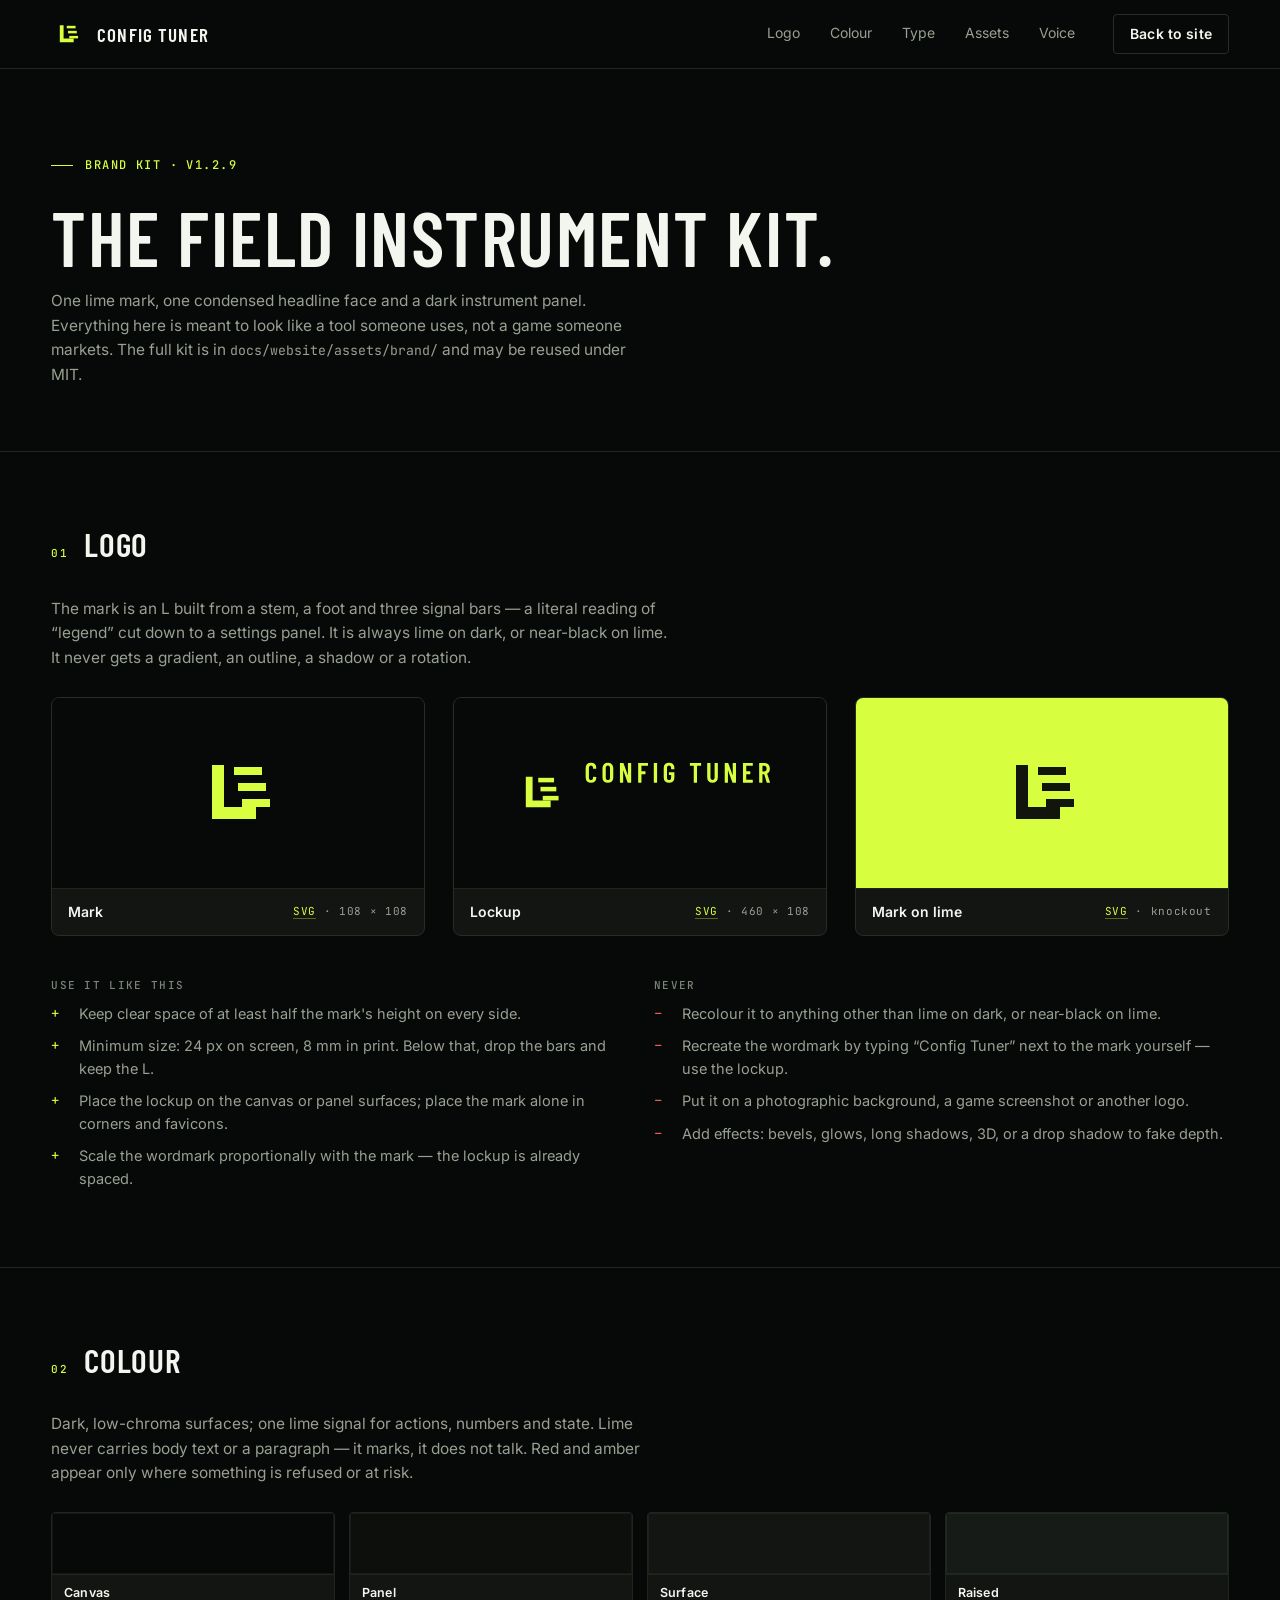
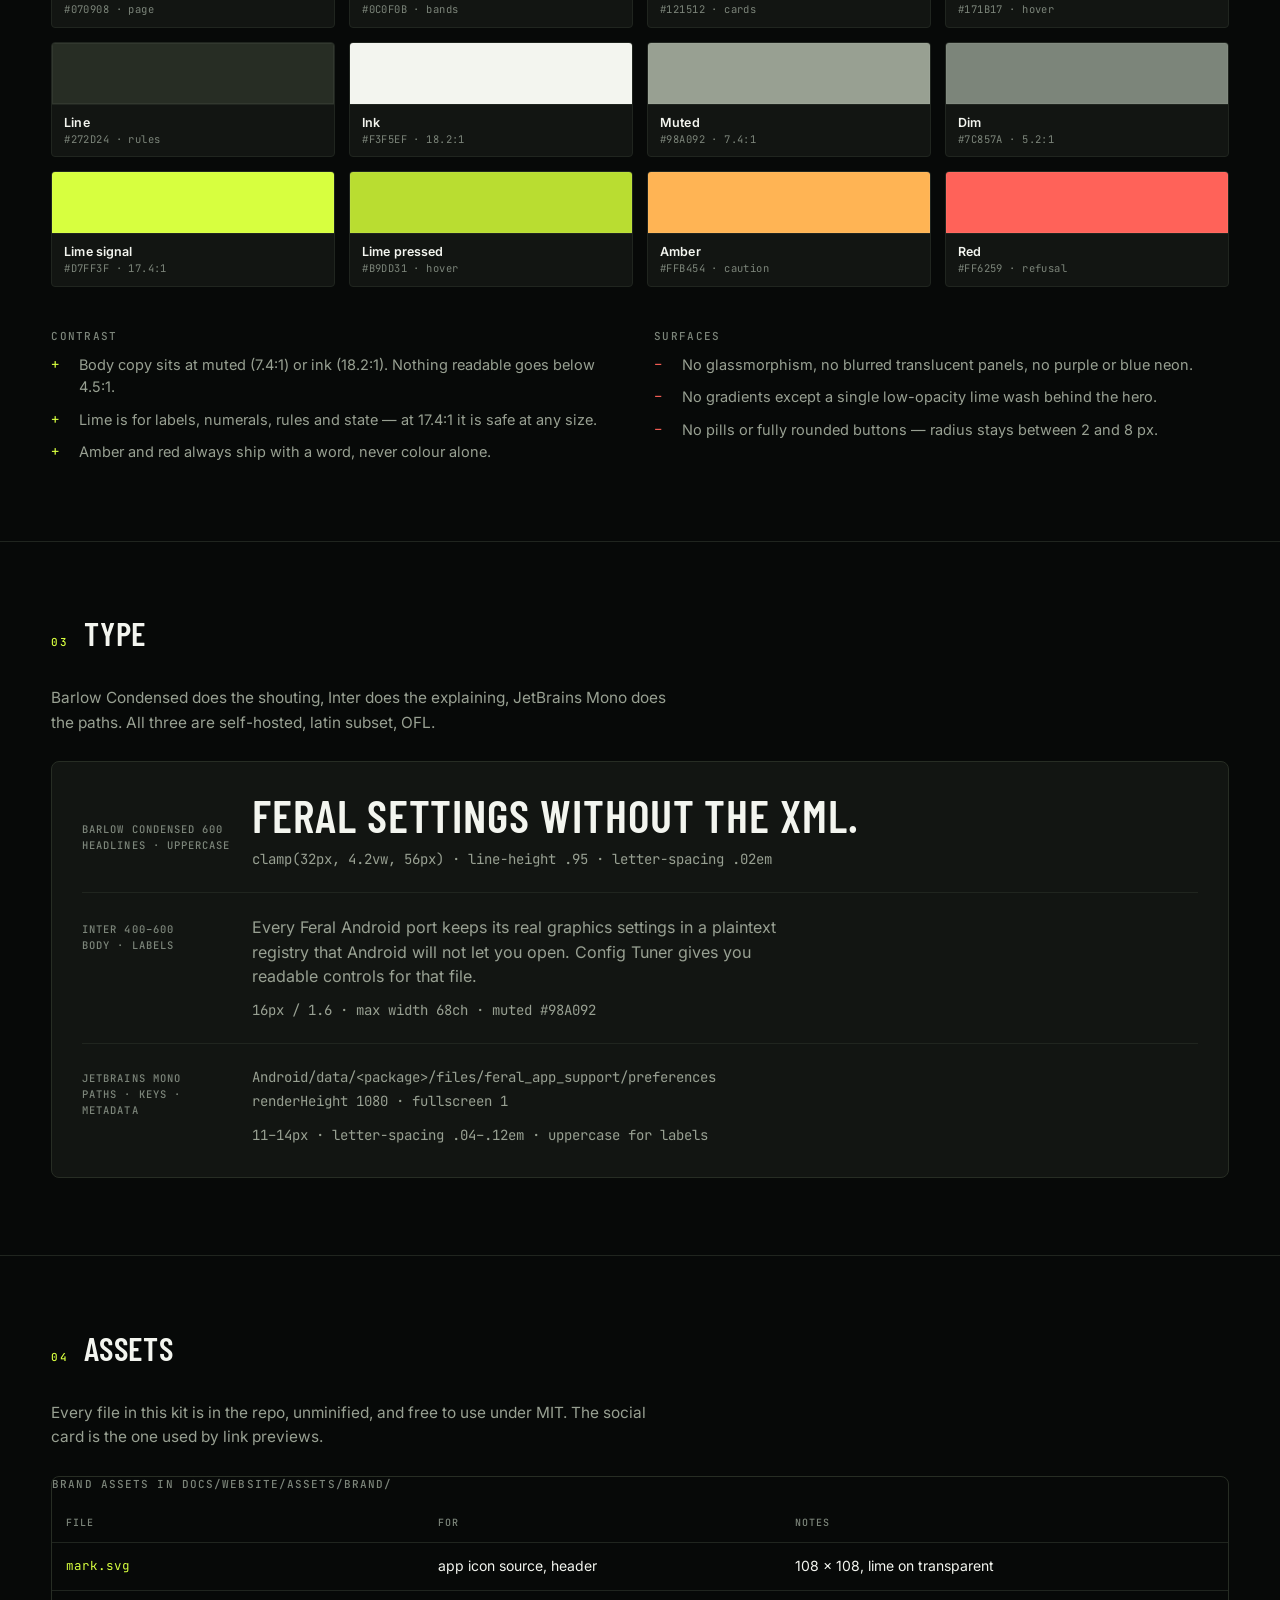
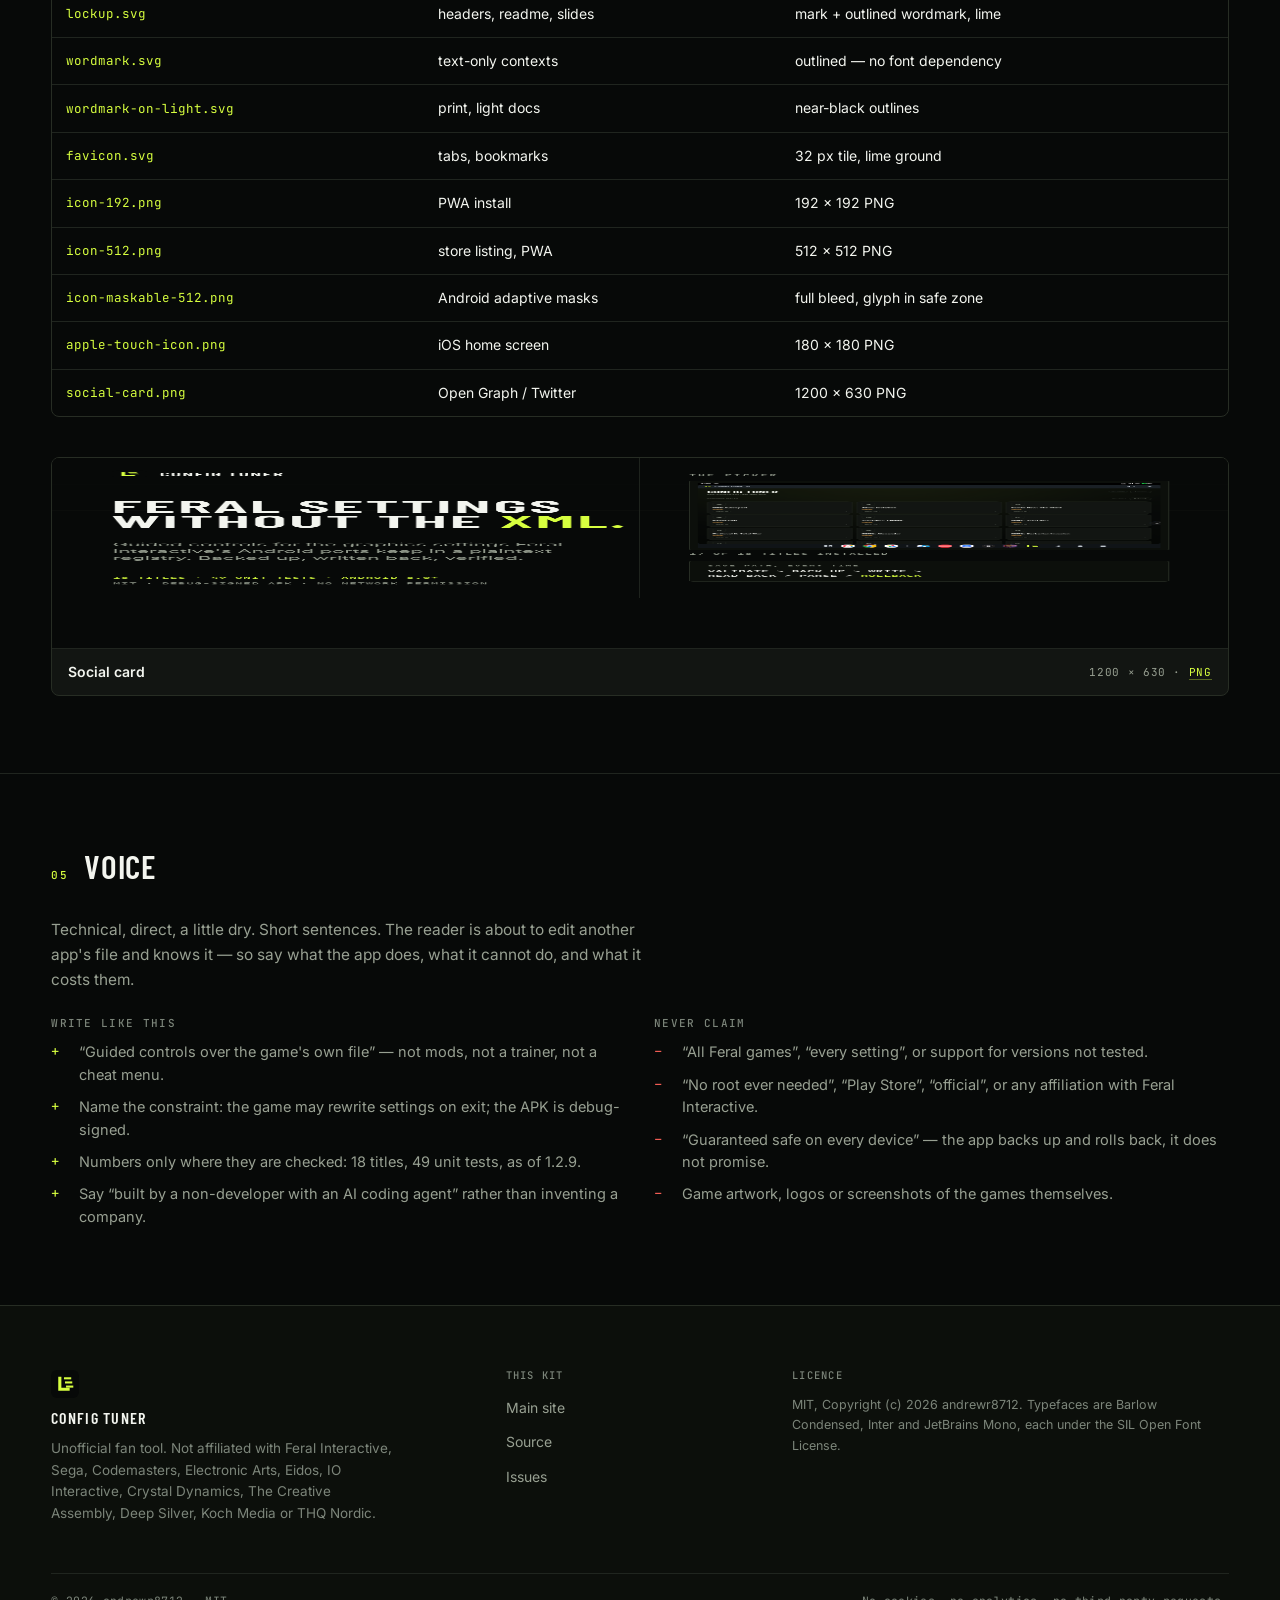
==== commit bc394cb8: "fix(website): sync landing page to 1.2.9 and 18 titles - add ROME: Alexander to the title grid - upd" ====
--- a/docs/website/brand/index.html
+++ b/docs/website/brand/index.html
@@ -40,7 +40,7 @@
 <main id="main">
 
   <section class="wrap brand-hero">
-    <p class="kicker">Brand kit · v1.2.8</p>
+    <p class="kicker">Brand kit · v1.2.9</p>
     <h1>The field instrument kit.</h1>
     <p class="sec-lede">One lime mark, one condensed headline face and a dark instrument panel.
       Everything here is meant to look like a tool someone uses, not a game someone markets.
@@ -207,7 +207,7 @@
     </div>
 
     <figure class="logo-card logo-card--spaced">
-      <div class="logo-stage logo-stage--flush"><img src="../assets/brand/social-card.png" alt="Config Tuner social card: mark and wordmark, headline Feral settings without the XML, and the title picker with sixteen installed titles." width="1200" height="630" loading="lazy"></div>
+      <div class="logo-stage logo-stage--flush"><img src="../assets/brand/social-card.png" alt="Config Tuner social card: mark and wordmark, headline Feral settings without the XML, and the title picker with seventeen of eighteen installed titles." width="1200" height="630" loading="lazy"></div>
       <figcaption class="logo-meta"><span class="name">Social card</span><span class="dl">1200 × 630 · <a href="../assets/brand/social-card.png">PNG</a></span></figcaption>
     </figure>
   </section>
@@ -228,7 +228,7 @@
         <ul class="rule-list yes">
           <li>“Guided controls over the game's own file” — not mods, not a trainer, not a cheat menu.</li>
           <li>Name the constraint: the game may rewrite settings on exit; the APK is debug-signed.</li>
-          <li>Numbers only where they are checked: 17 titles, 48 unit tests, as of 1.2.8.</li>
+          <li>Numbers only where they are checked: 18 titles, 49 unit tests, as of 1.2.9.</li>
           <li>Say “built by a non-developer with an AI coding agent” rather than inventing a company.</li>
         </ul>
       </div>
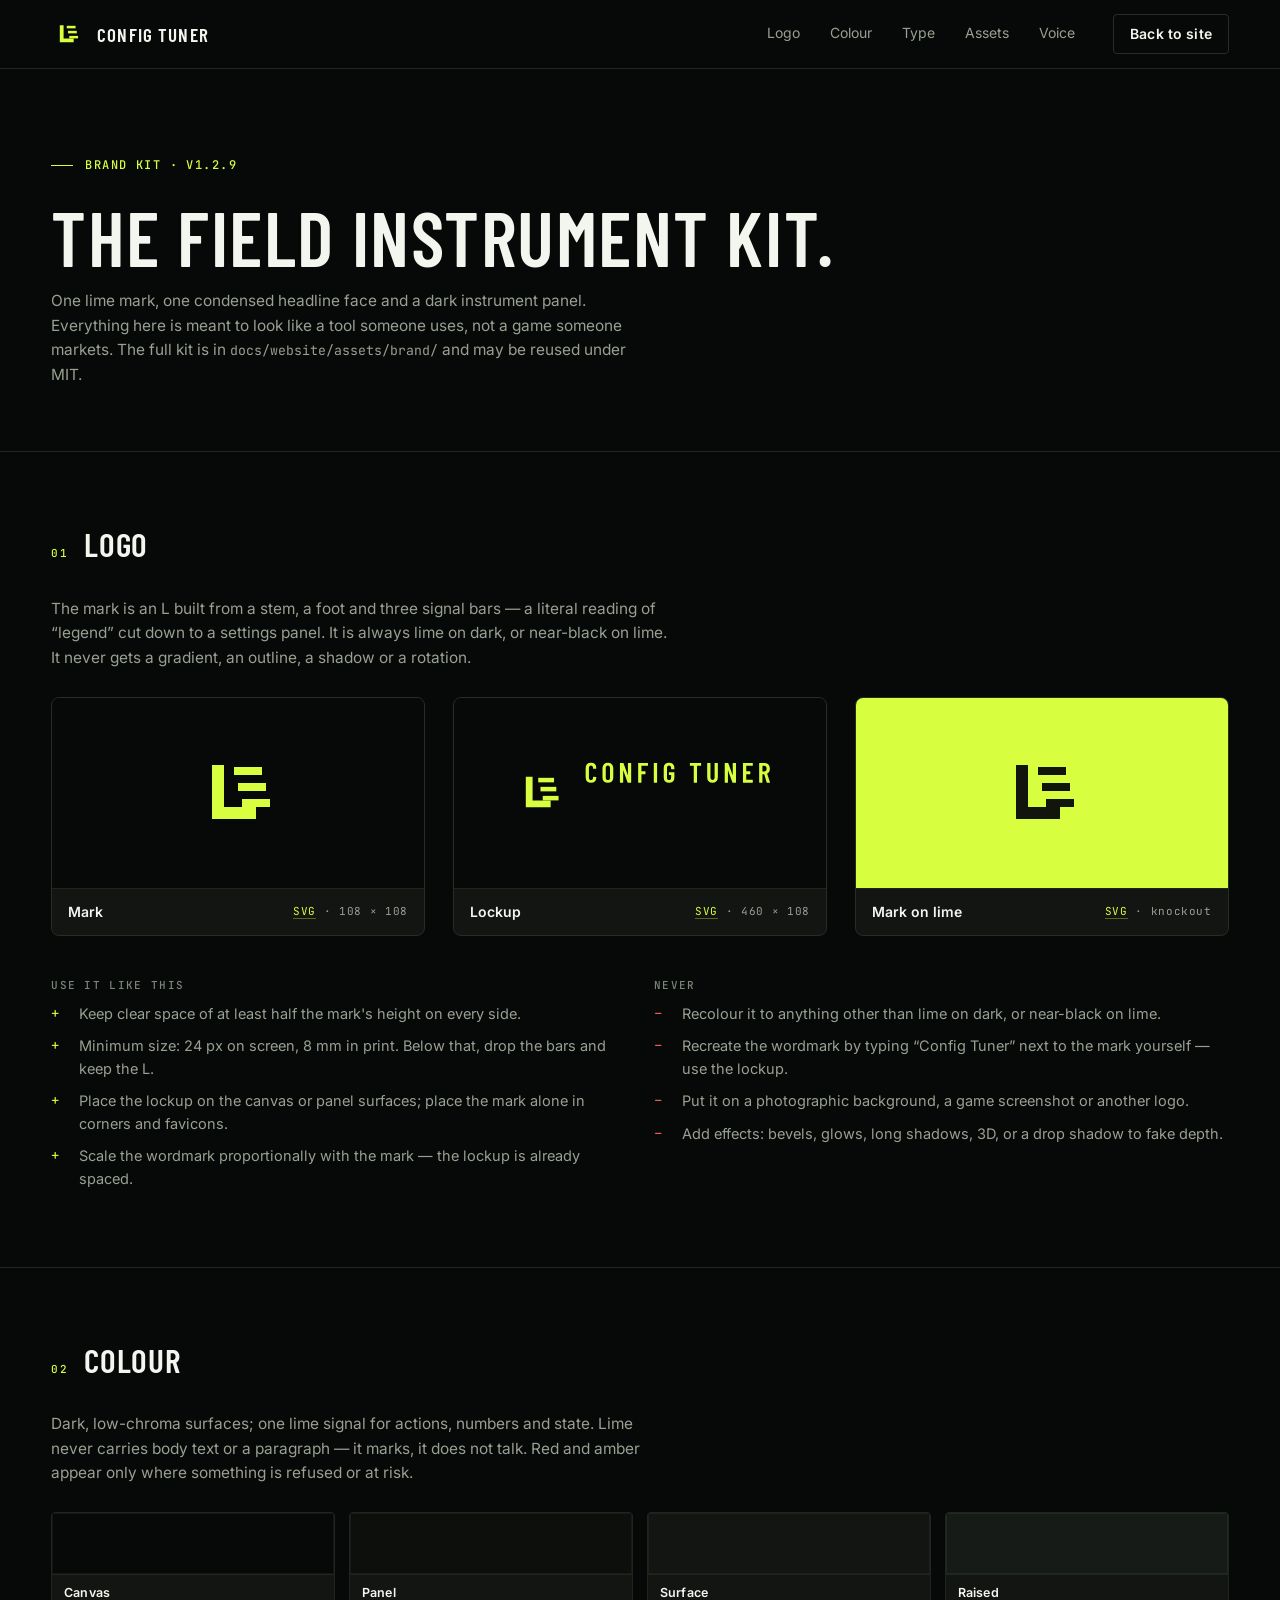
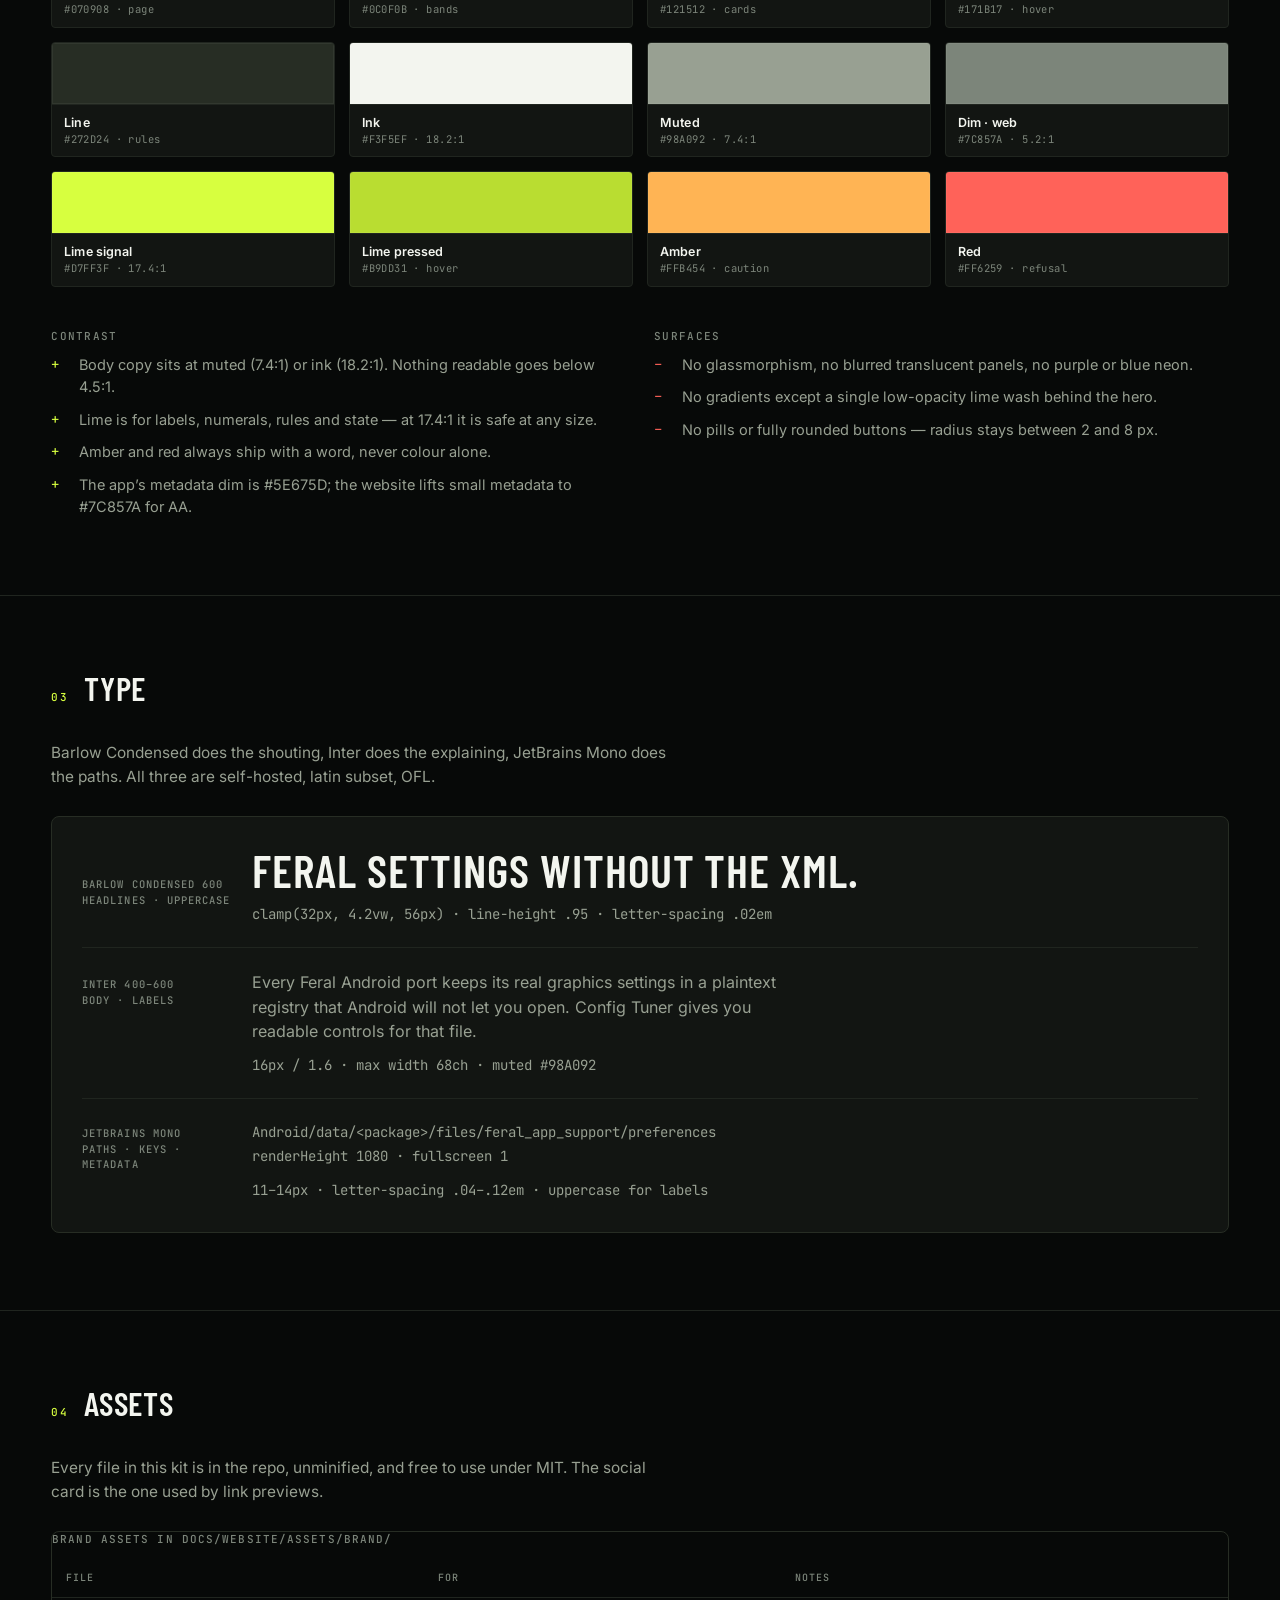
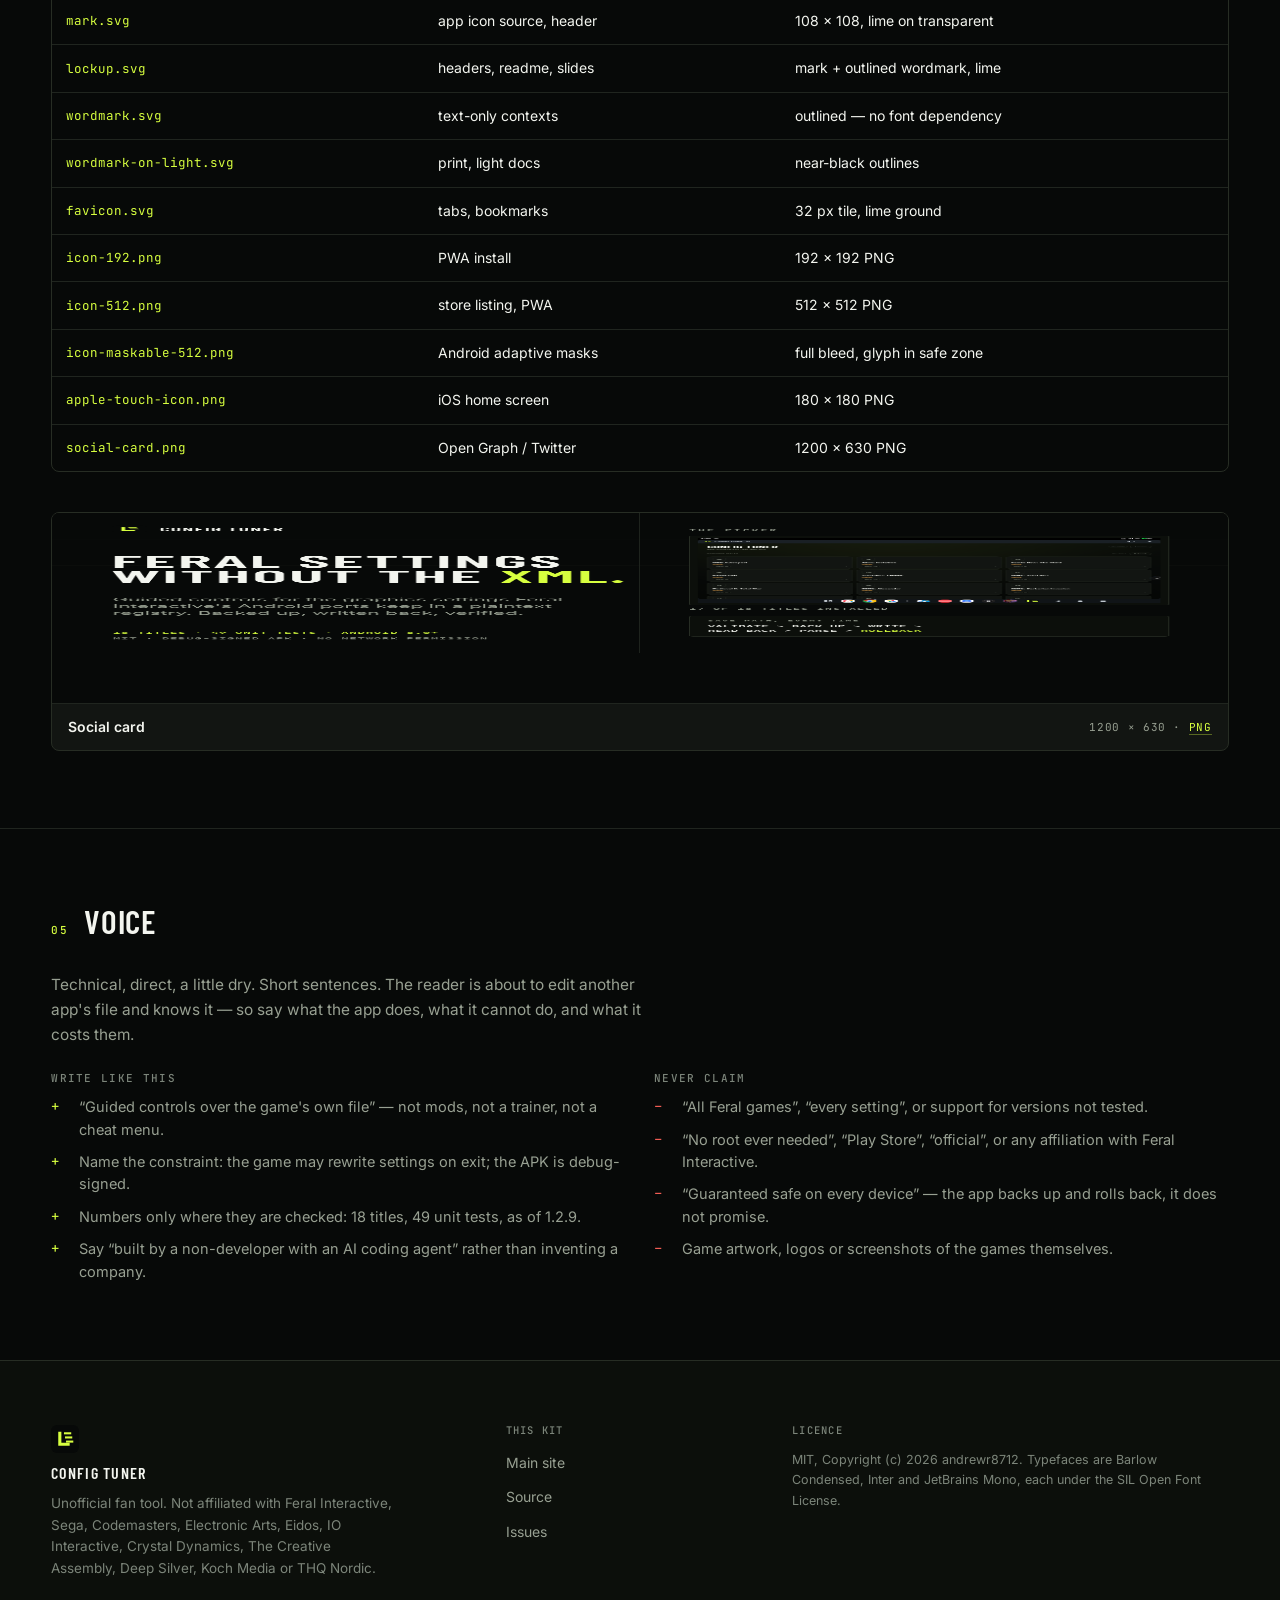
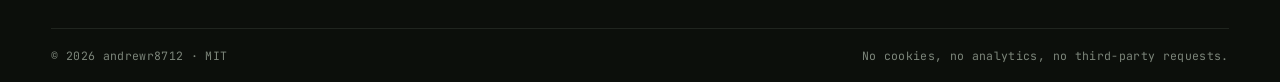
==== commit d0250c49: "docs(website): clarify web and app metadata colours" ====
--- a/docs/website/brand/index.html
+++ b/docs/website/brand/index.html
@@ -112,7 +112,7 @@
       <li class="swatch"><div class="chip sw--line"></div><div class="meta"><b>Line</b><span>#272D24 · rules</span></div></li>
       <li class="swatch"><div class="chip sw--ink"></div><div class="meta"><b>Ink</b><span>#F3F5EF · 18.2:1</span></div></li>
       <li class="swatch"><div class="chip sw--muted"></div><div class="meta"><b>Muted</b><span>#98A092 · 7.4:1</span></div></li>
-      <li class="swatch"><div class="chip sw--dim"></div><div class="meta"><b>Dim</b><span>#7C857A · 5.2:1</span></div></li>
+      <li class="swatch"><div class="chip sw--dim"></div><div class="meta"><b>Dim · web</b><span>#7C857A · 5.2:1</span></div></li>
       <li class="swatch"><div class="chip sw--lime"></div><div class="meta"><b>Lime signal</b><span>#D7FF3F · 17.4:1</span></div></li>
       <li class="swatch"><div class="chip sw--lime-pressed"></div><div class="meta"><b>Lime pressed</b><span>#B9DD31 · hover</span></div></li>
       <li class="swatch"><div class="chip sw--amber"></div><div class="meta"><b>Amber</b><span>#FFB454 · caution</span></div></li>
@@ -126,6 +126,7 @@
           <li>Body copy sits at muted (7.4:1) or ink (18.2:1). Nothing readable goes below 4.5:1.</li>
           <li>Lime is for labels, numerals, rules and state — at 17.4:1 it is safe at any size.</li>
           <li>Amber and red always ship with a word, never colour alone.</li>
+          <li>The app’s metadata dim is #5E675D; the website lifts small metadata to #7C857A for AA.</li>
         </ul>
       </div>
       <div>
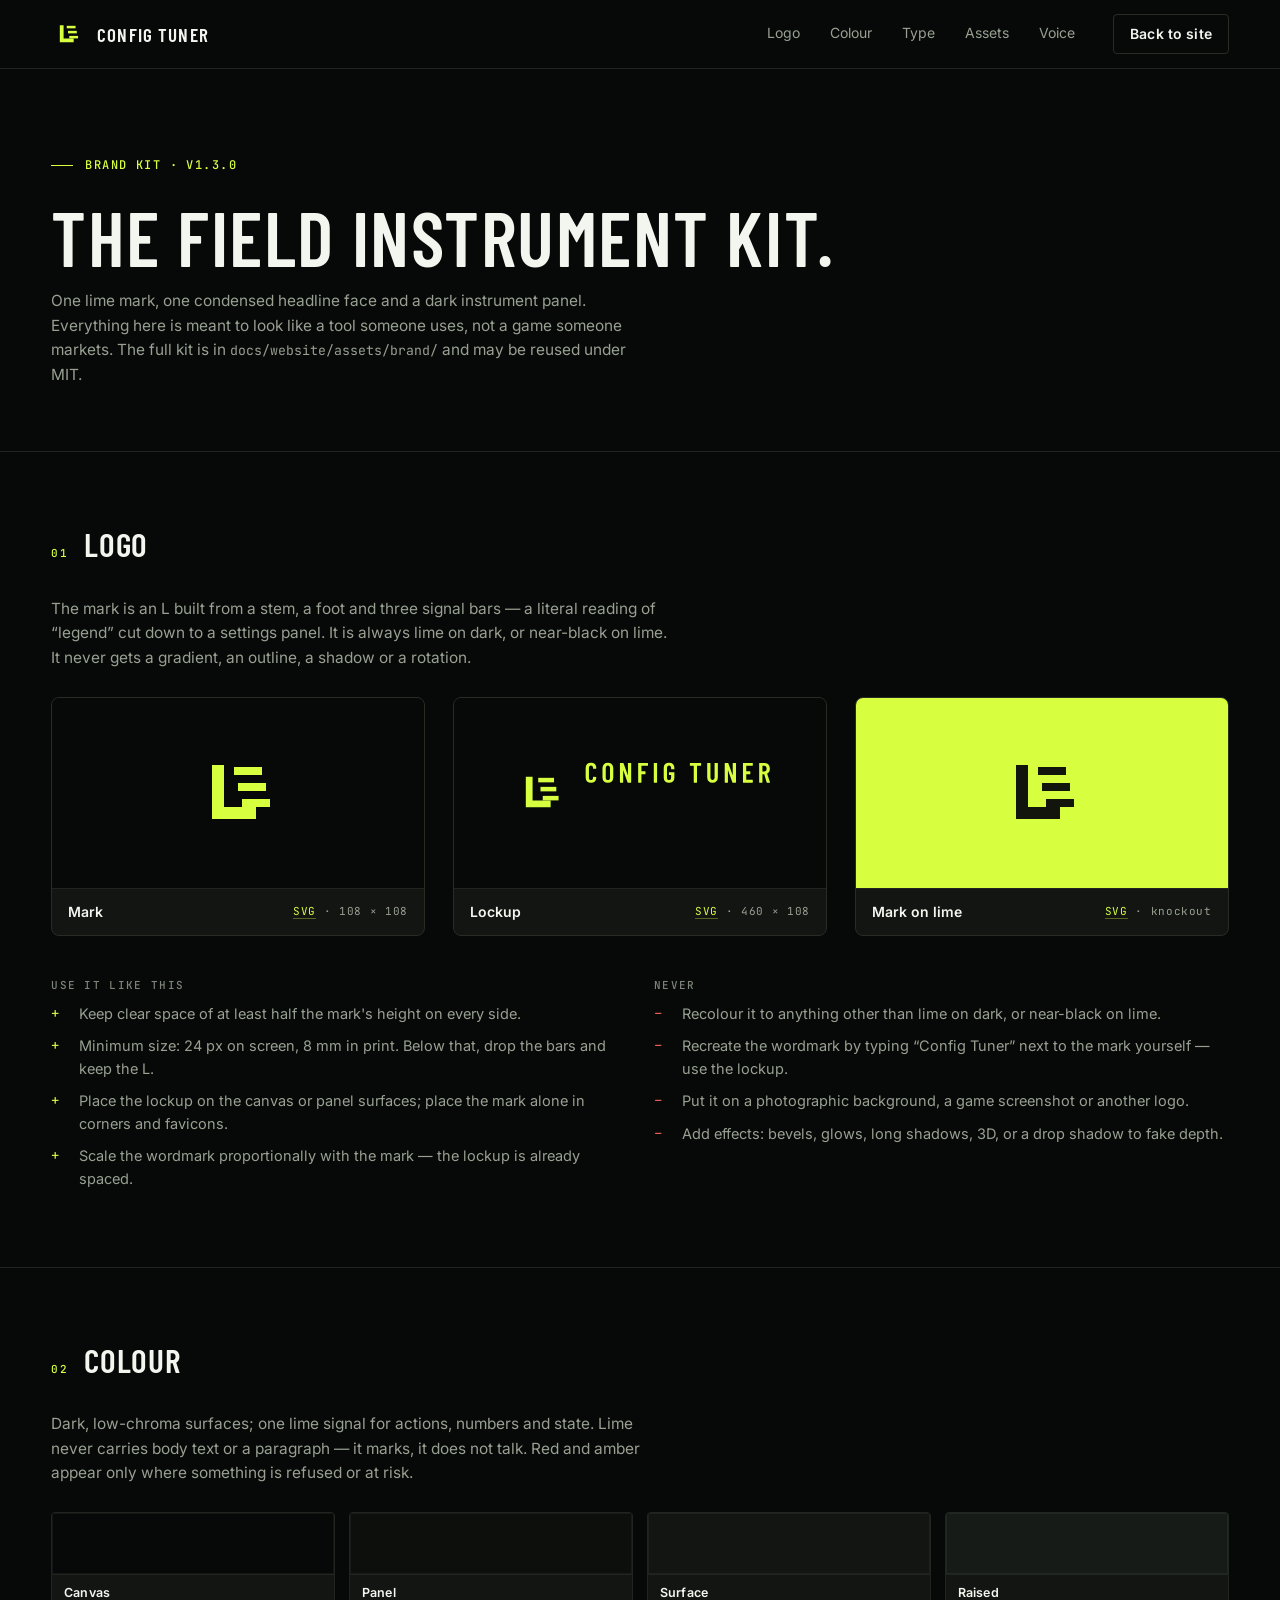
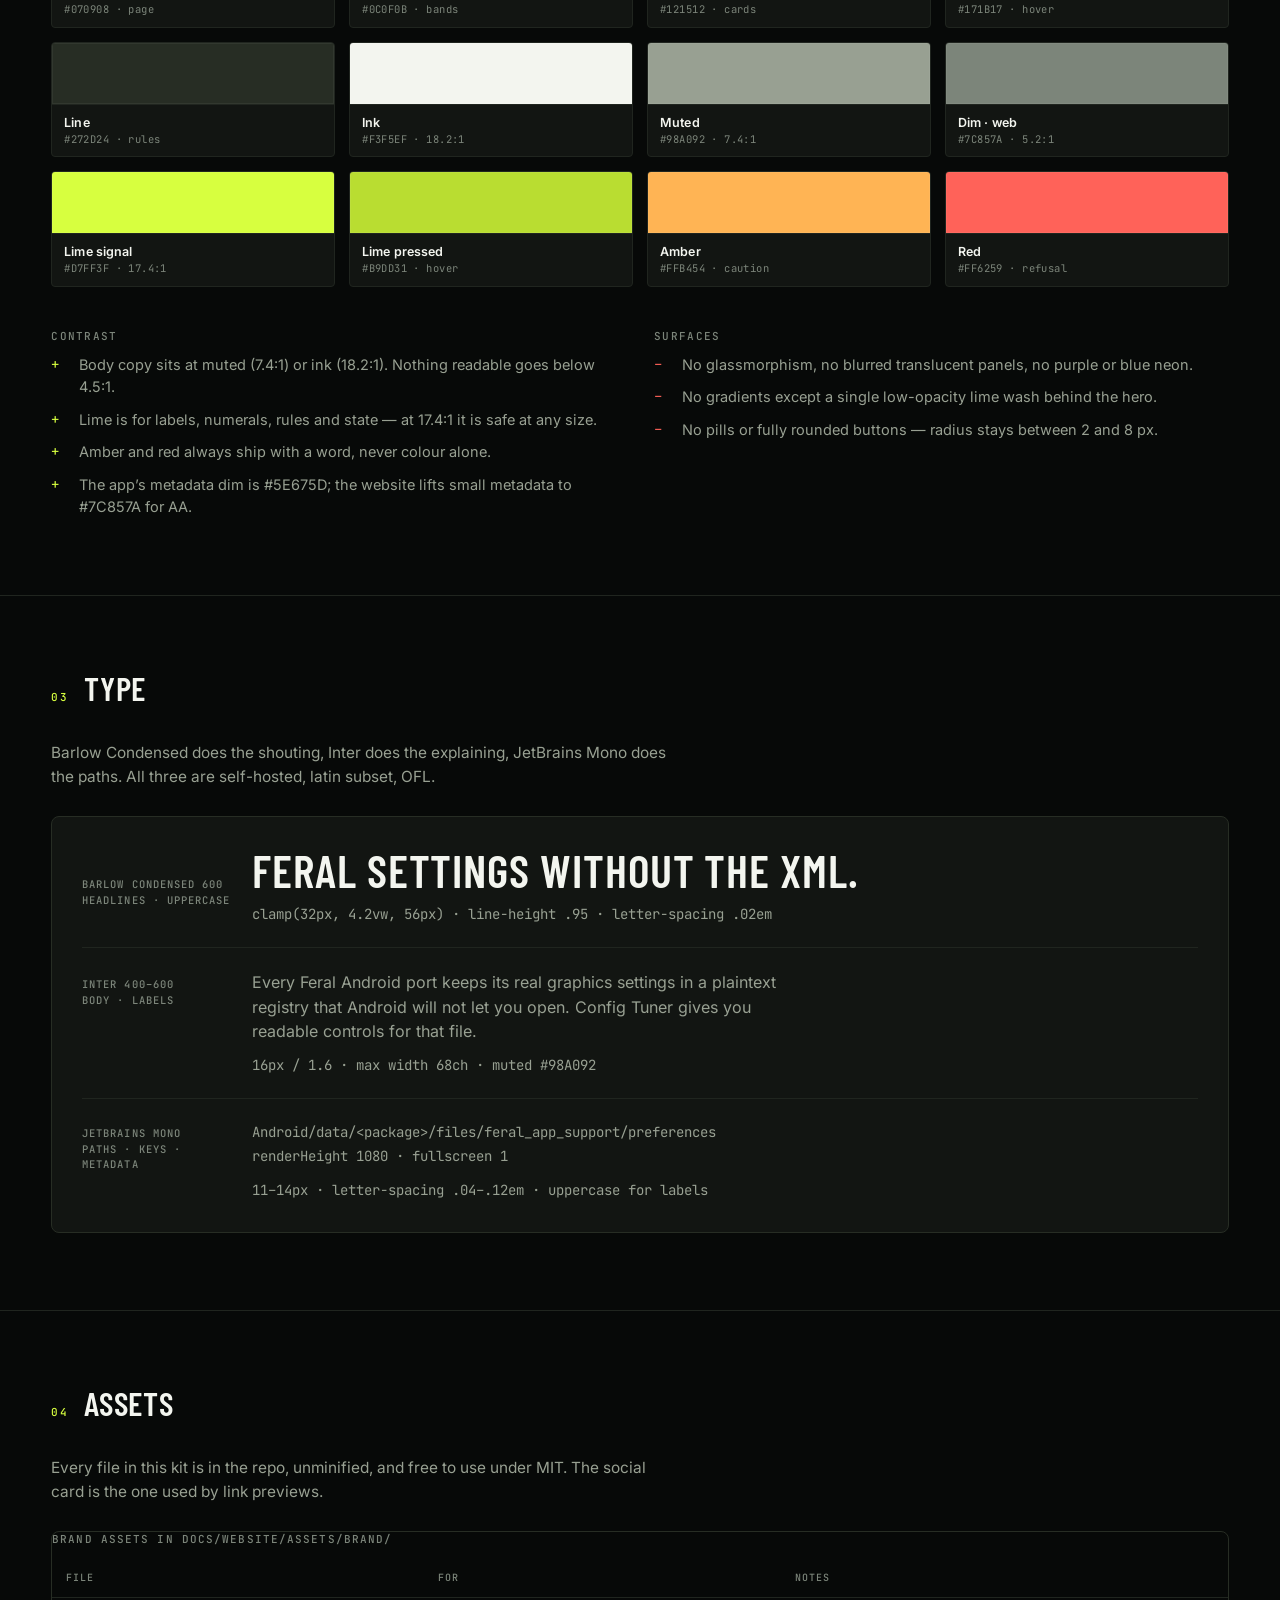
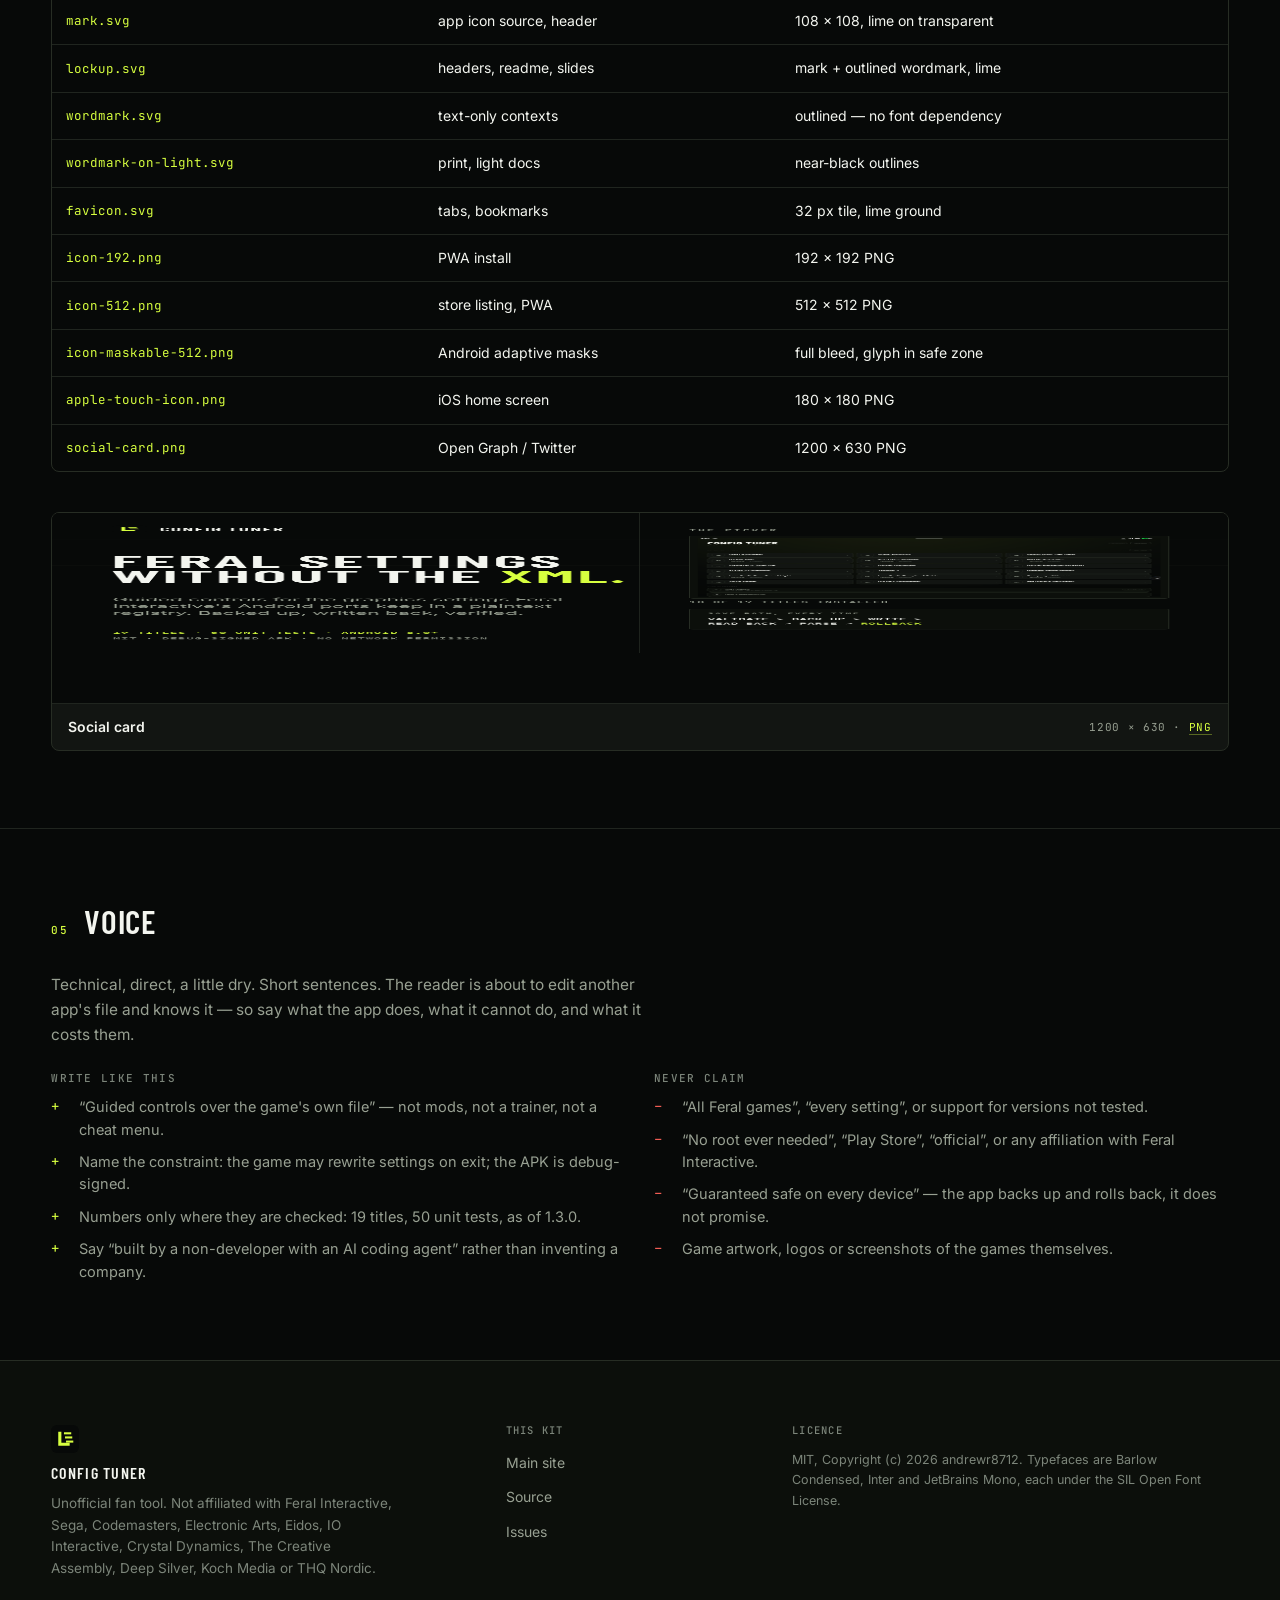
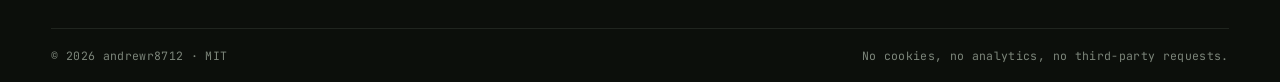
==== commit 3fdfeadf: "release: Config Tuner 1.3.0 - add XCOM 2 Collection with 25 guided controls - ship the compact insta" ====
--- a/docs/website/brand/index.html
+++ b/docs/website/brand/index.html
@@ -40,7 +40,7 @@
 <main id="main">
 
   <section class="wrap brand-hero">
-    <p class="kicker">Brand kit · v1.2.9</p>
+    <p class="kicker">Brand kit · v1.3.0</p>
     <h1>The field instrument kit.</h1>
     <p class="sec-lede">One lime mark, one condensed headline face and a dark instrument panel.
       Everything here is meant to look like a tool someone uses, not a game someone markets.
@@ -208,7 +208,7 @@
     </div>
 
     <figure class="logo-card logo-card--spaced">
-      <div class="logo-stage logo-stage--flush"><img src="../assets/brand/social-card.png" alt="Config Tuner social card: mark and wordmark, headline Feral settings without the XML, and the title picker with seventeen of eighteen installed titles." width="1200" height="630" loading="lazy"></div>
+      <div class="logo-stage logo-stage--flush"><img src="../assets/brand/social-card.png" alt="Config Tuner social card: mark and wordmark, headline Feral settings without the XML, and the title picker with eighteen of nineteen installed titles." width="1200" height="630" loading="lazy"></div>
       <figcaption class="logo-meta"><span class="name">Social card</span><span class="dl">1200 × 630 · <a href="../assets/brand/social-card.png">PNG</a></span></figcaption>
     </figure>
   </section>
@@ -229,7 +229,7 @@
         <ul class="rule-list yes">
           <li>“Guided controls over the game's own file” — not mods, not a trainer, not a cheat menu.</li>
           <li>Name the constraint: the game may rewrite settings on exit; the APK is debug-signed.</li>
-          <li>Numbers only where they are checked: 18 titles, 49 unit tests, as of 1.2.9.</li>
+          <li>Numbers only where they are checked: 19 titles, 50 unit tests, as of 1.3.0.</li>
           <li>Say “built by a non-developer with an AI coding agent” rather than inventing a company.</li>
         </ul>
       </div>
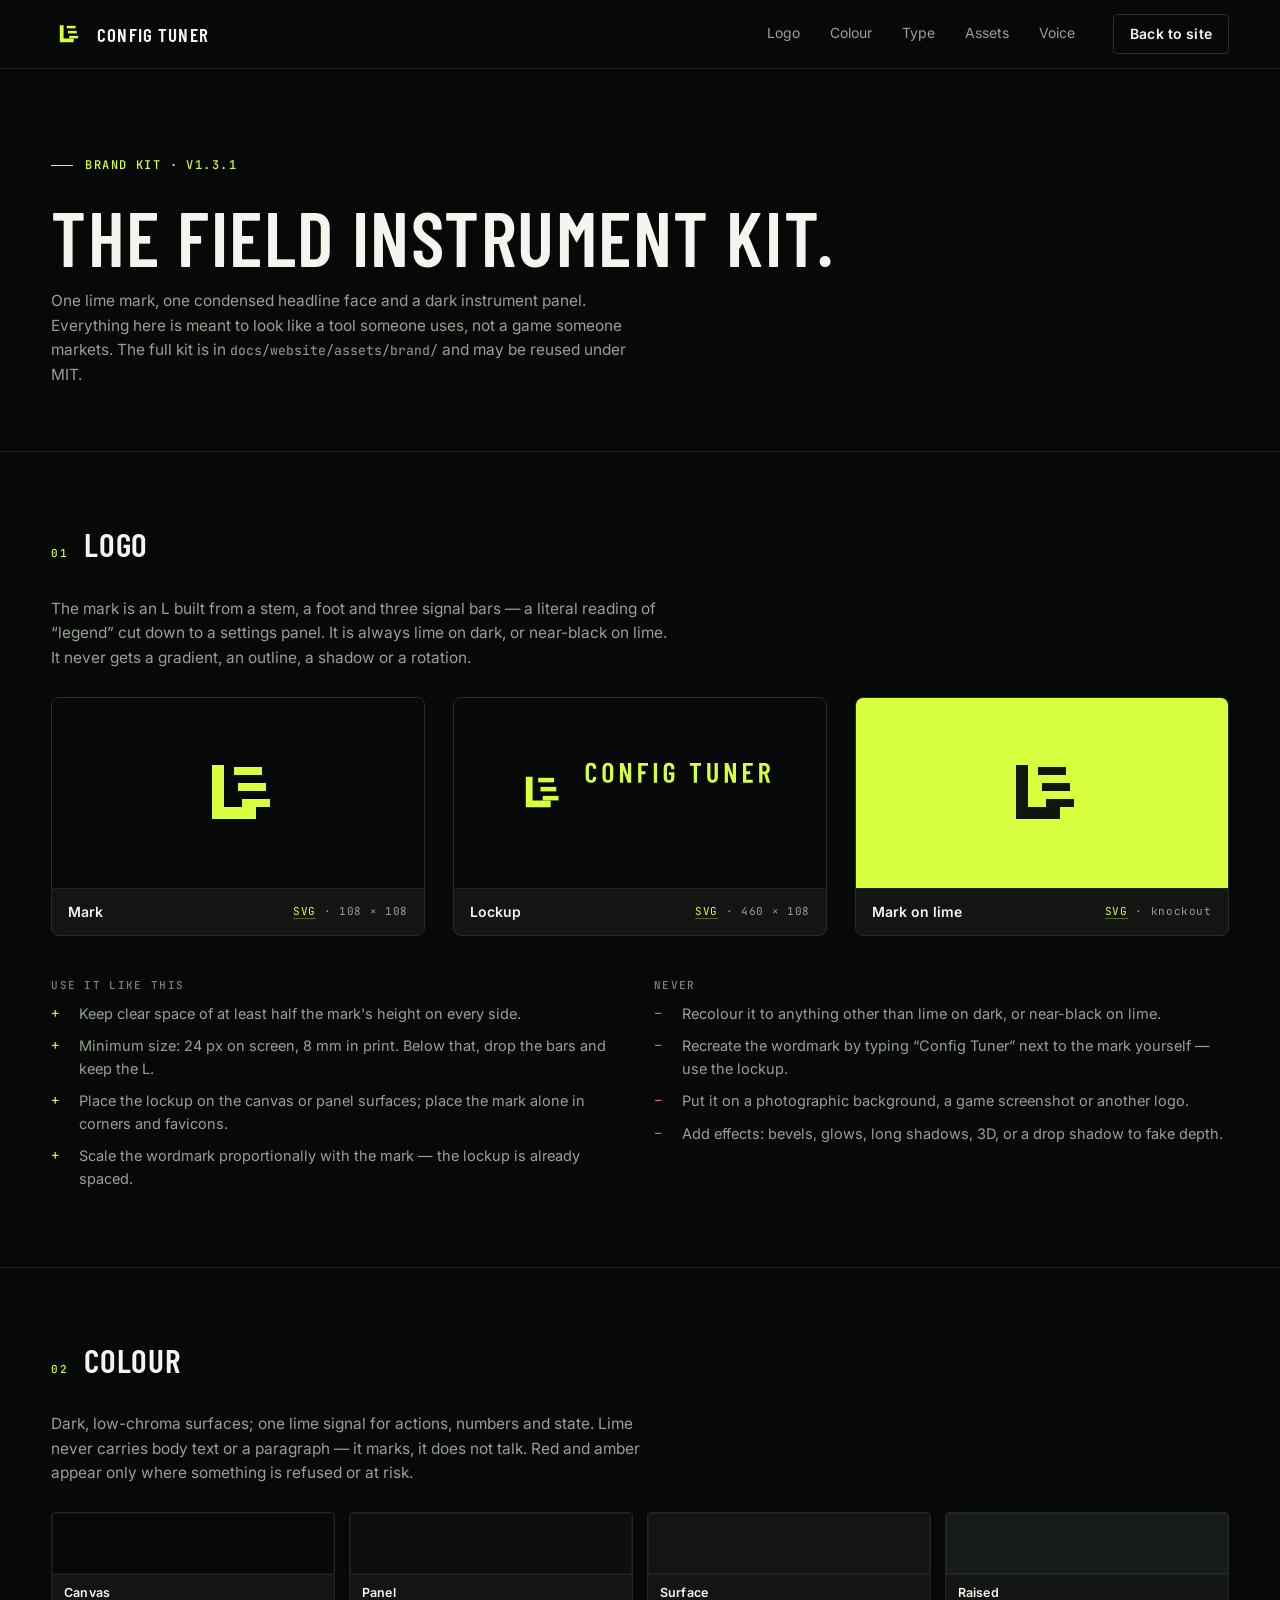
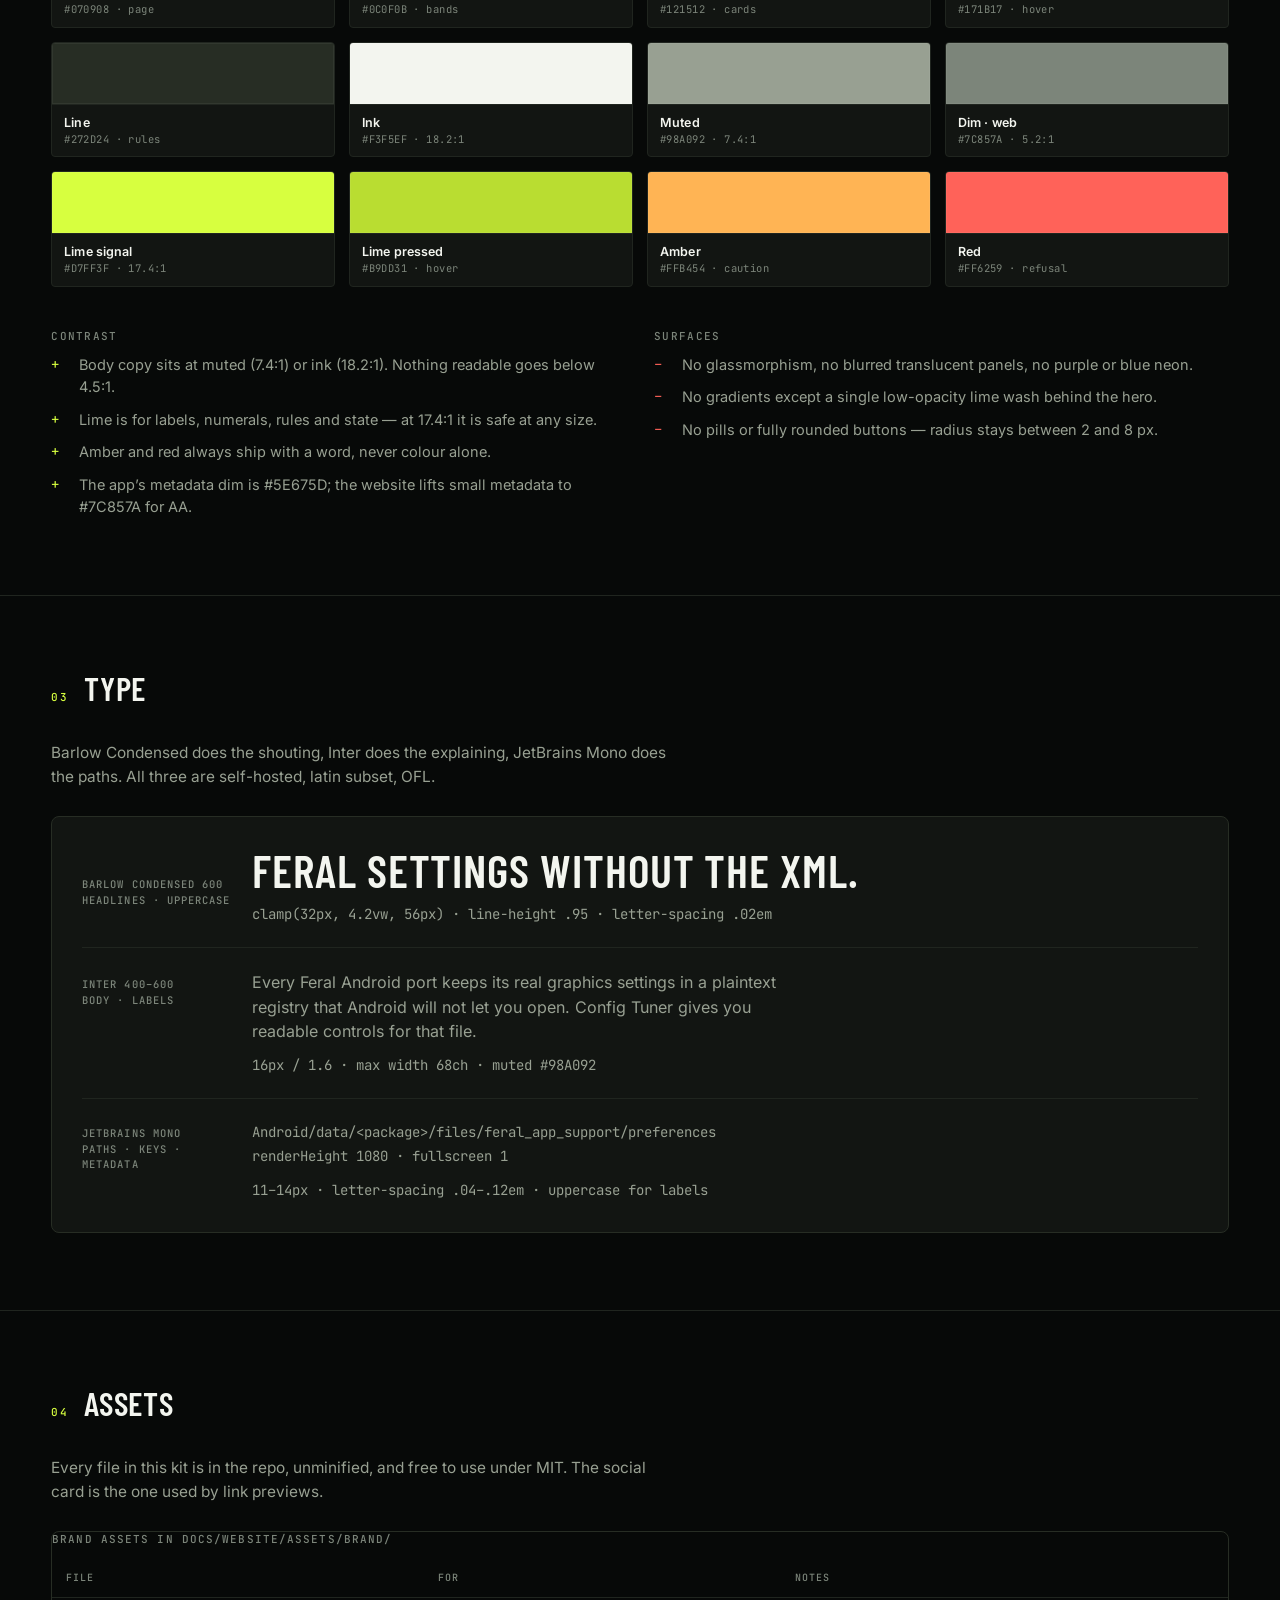
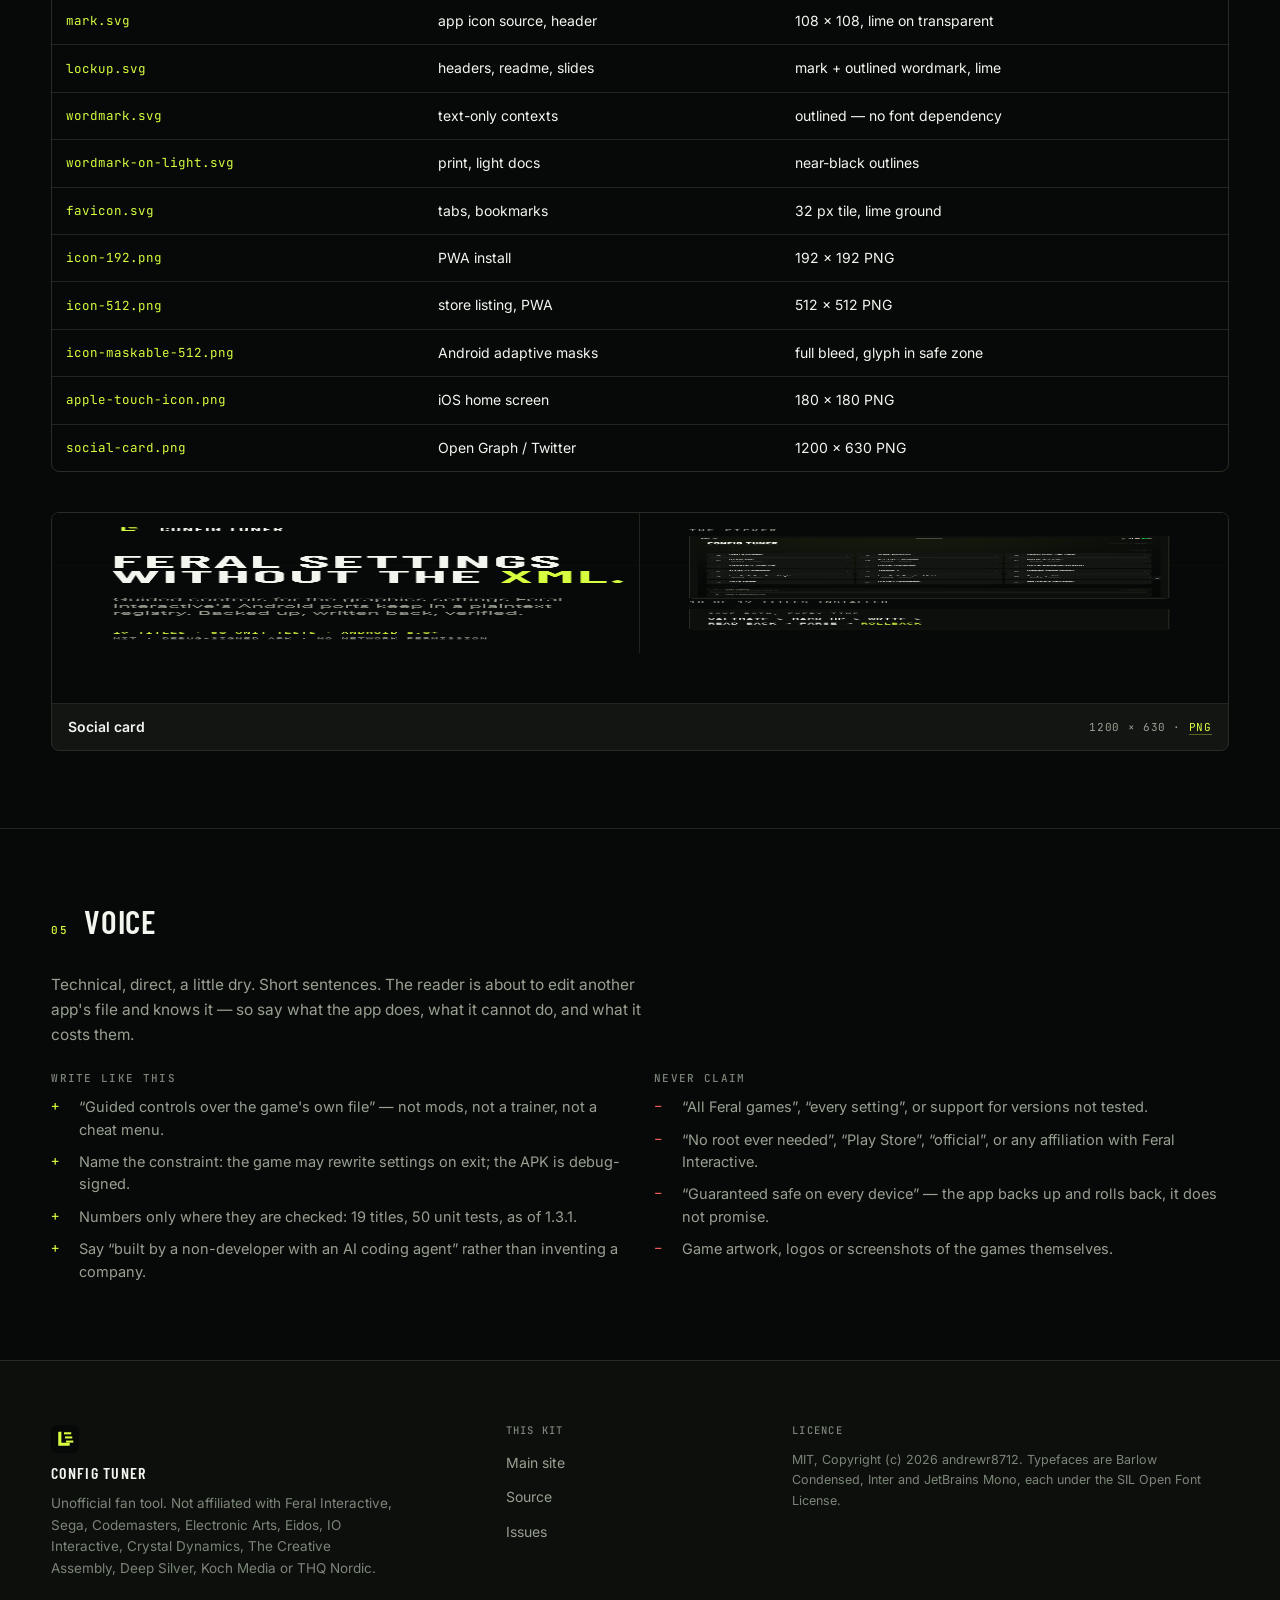
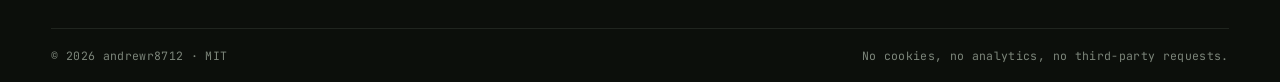
==== commit 7351aaf4: "release: Config Tuner 1.3.1 - raise smallest UI labels to 8sp and status chips to 8sp - replace tabl" ====
--- a/docs/website/brand/index.html
+++ b/docs/website/brand/index.html
@@ -40,7 +40,7 @@
 <main id="main">
 
   <section class="wrap brand-hero">
-    <p class="kicker">Brand kit · v1.3.0</p>
+    <p class="kicker">Brand kit · v1.3.1</p>
     <h1>The field instrument kit.</h1>
     <p class="sec-lede">One lime mark, one condensed headline face and a dark instrument panel.
       Everything here is meant to look like a tool someone uses, not a game someone markets.
@@ -229,7 +229,7 @@
         <ul class="rule-list yes">
           <li>“Guided controls over the game's own file” — not mods, not a trainer, not a cheat menu.</li>
           <li>Name the constraint: the game may rewrite settings on exit; the APK is debug-signed.</li>
-          <li>Numbers only where they are checked: 19 titles, 50 unit tests, as of 1.3.0.</li>
+          <li>Numbers only where they are checked: 19 titles, 50 unit tests, as of 1.3.1.</li>
           <li>Say “built by a non-developer with an AI coding agent” rather than inventing a company.</li>
         </ul>
       </div>
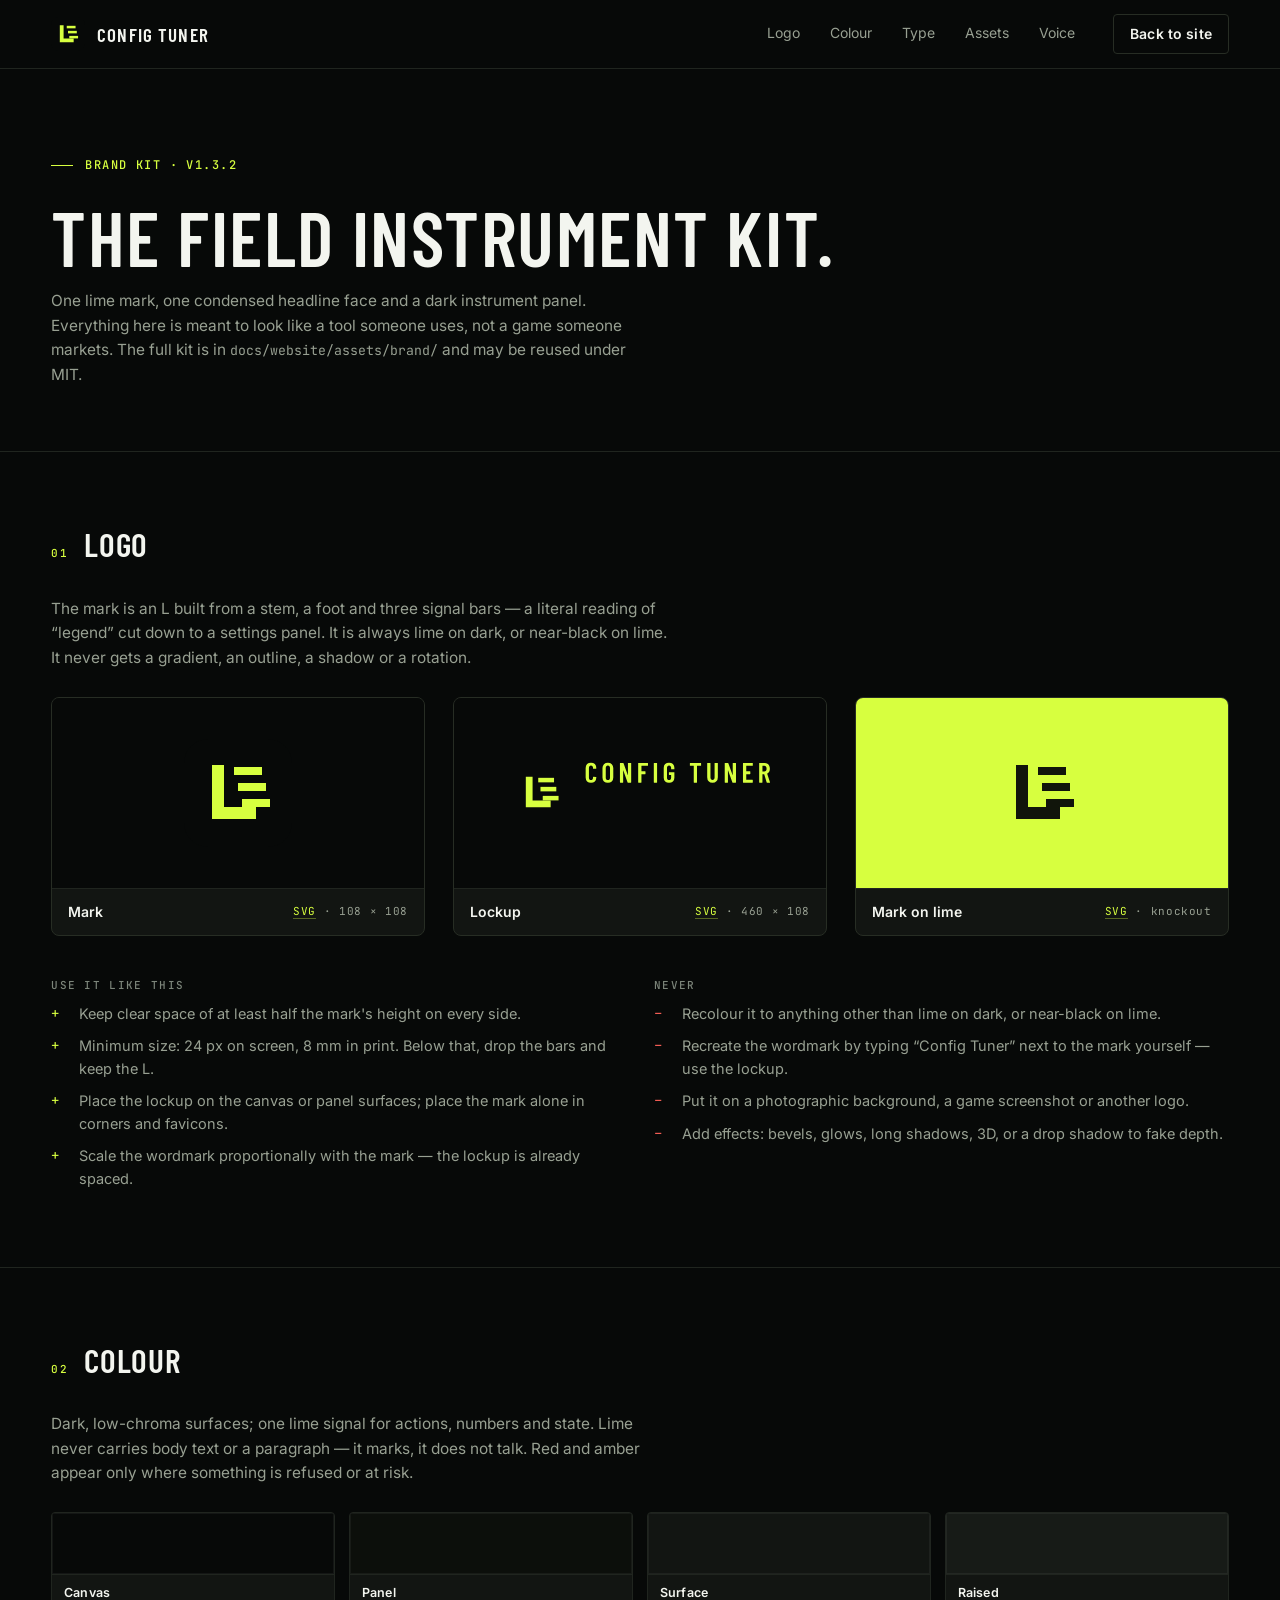
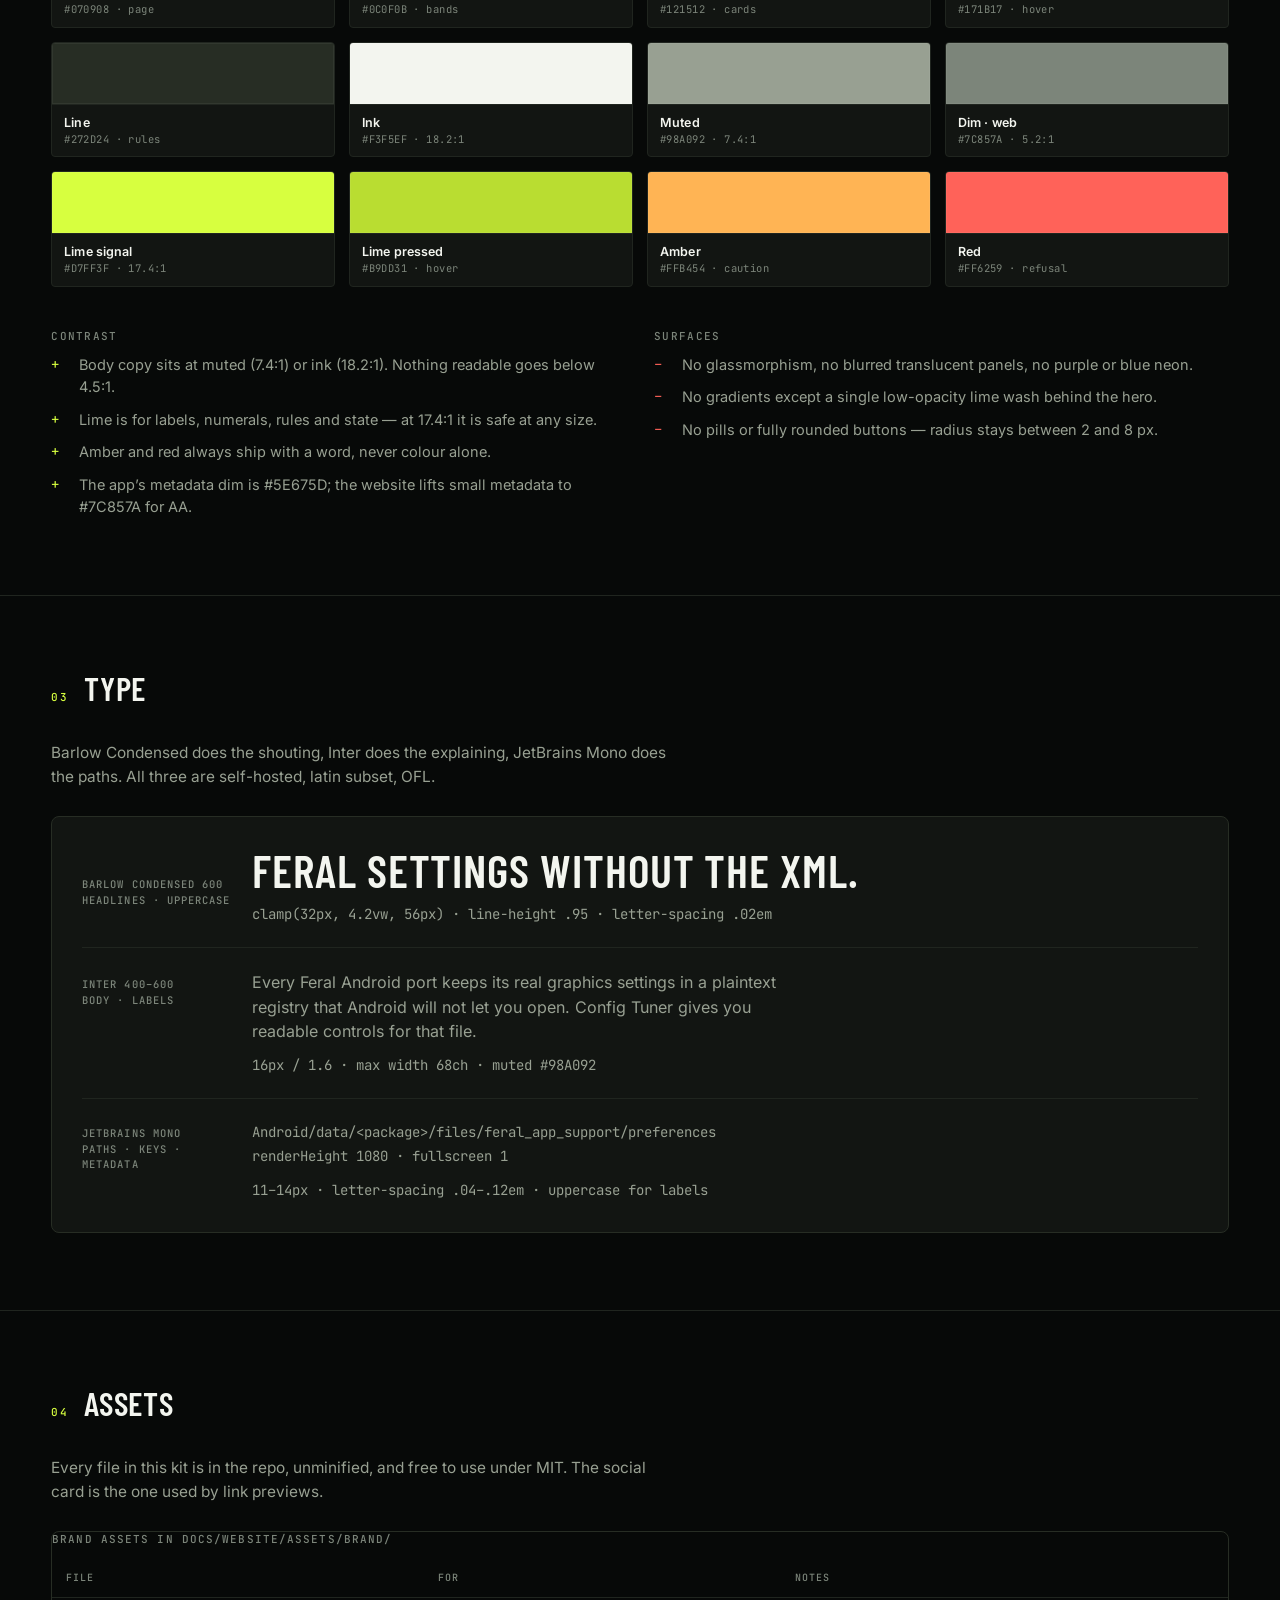
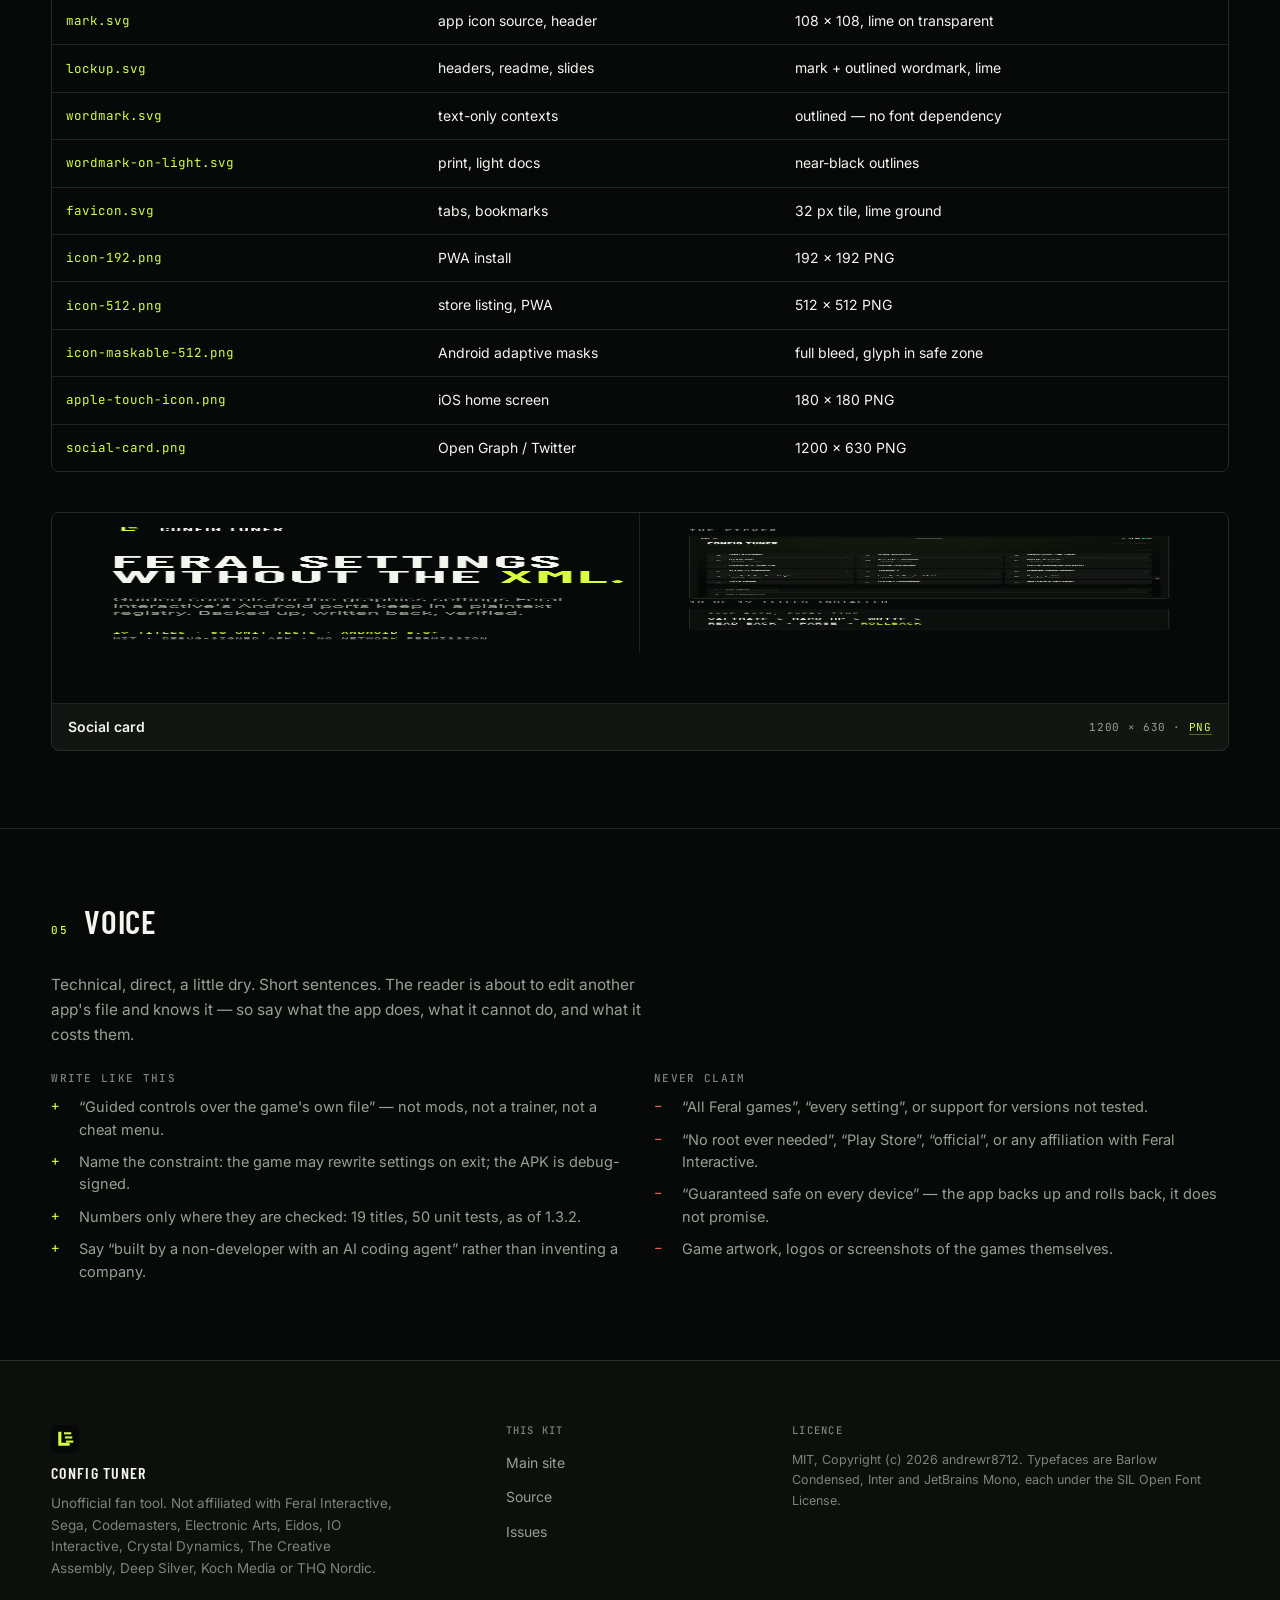
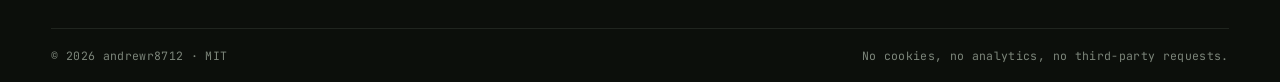
==== commit e62c0ff9: "release: Config Tuner 1.3.2 - add merged semantics to title cards, alternative rows and nav monogram" ====
--- a/docs/website/brand/index.html
+++ b/docs/website/brand/index.html
@@ -40,7 +40,7 @@
 <main id="main">
 
   <section class="wrap brand-hero">
-    <p class="kicker">Brand kit · v1.3.1</p>
+    <p class="kicker">Brand kit · v1.3.2</p>
     <h1>The field instrument kit.</h1>
     <p class="sec-lede">One lime mark, one condensed headline face and a dark instrument panel.
       Everything here is meant to look like a tool someone uses, not a game someone markets.
@@ -229,7 +229,7 @@
         <ul class="rule-list yes">
           <li>“Guided controls over the game's own file” — not mods, not a trainer, not a cheat menu.</li>
           <li>Name the constraint: the game may rewrite settings on exit; the APK is debug-signed.</li>
-          <li>Numbers only where they are checked: 19 titles, 50 unit tests, as of 1.3.1.</li>
+          <li>Numbers only where they are checked: 19 titles, 50 unit tests, as of 1.3.2.</li>
           <li>Say “built by a non-developer with an AI coding agent” rather than inventing a company.</li>
         </ul>
       </div>
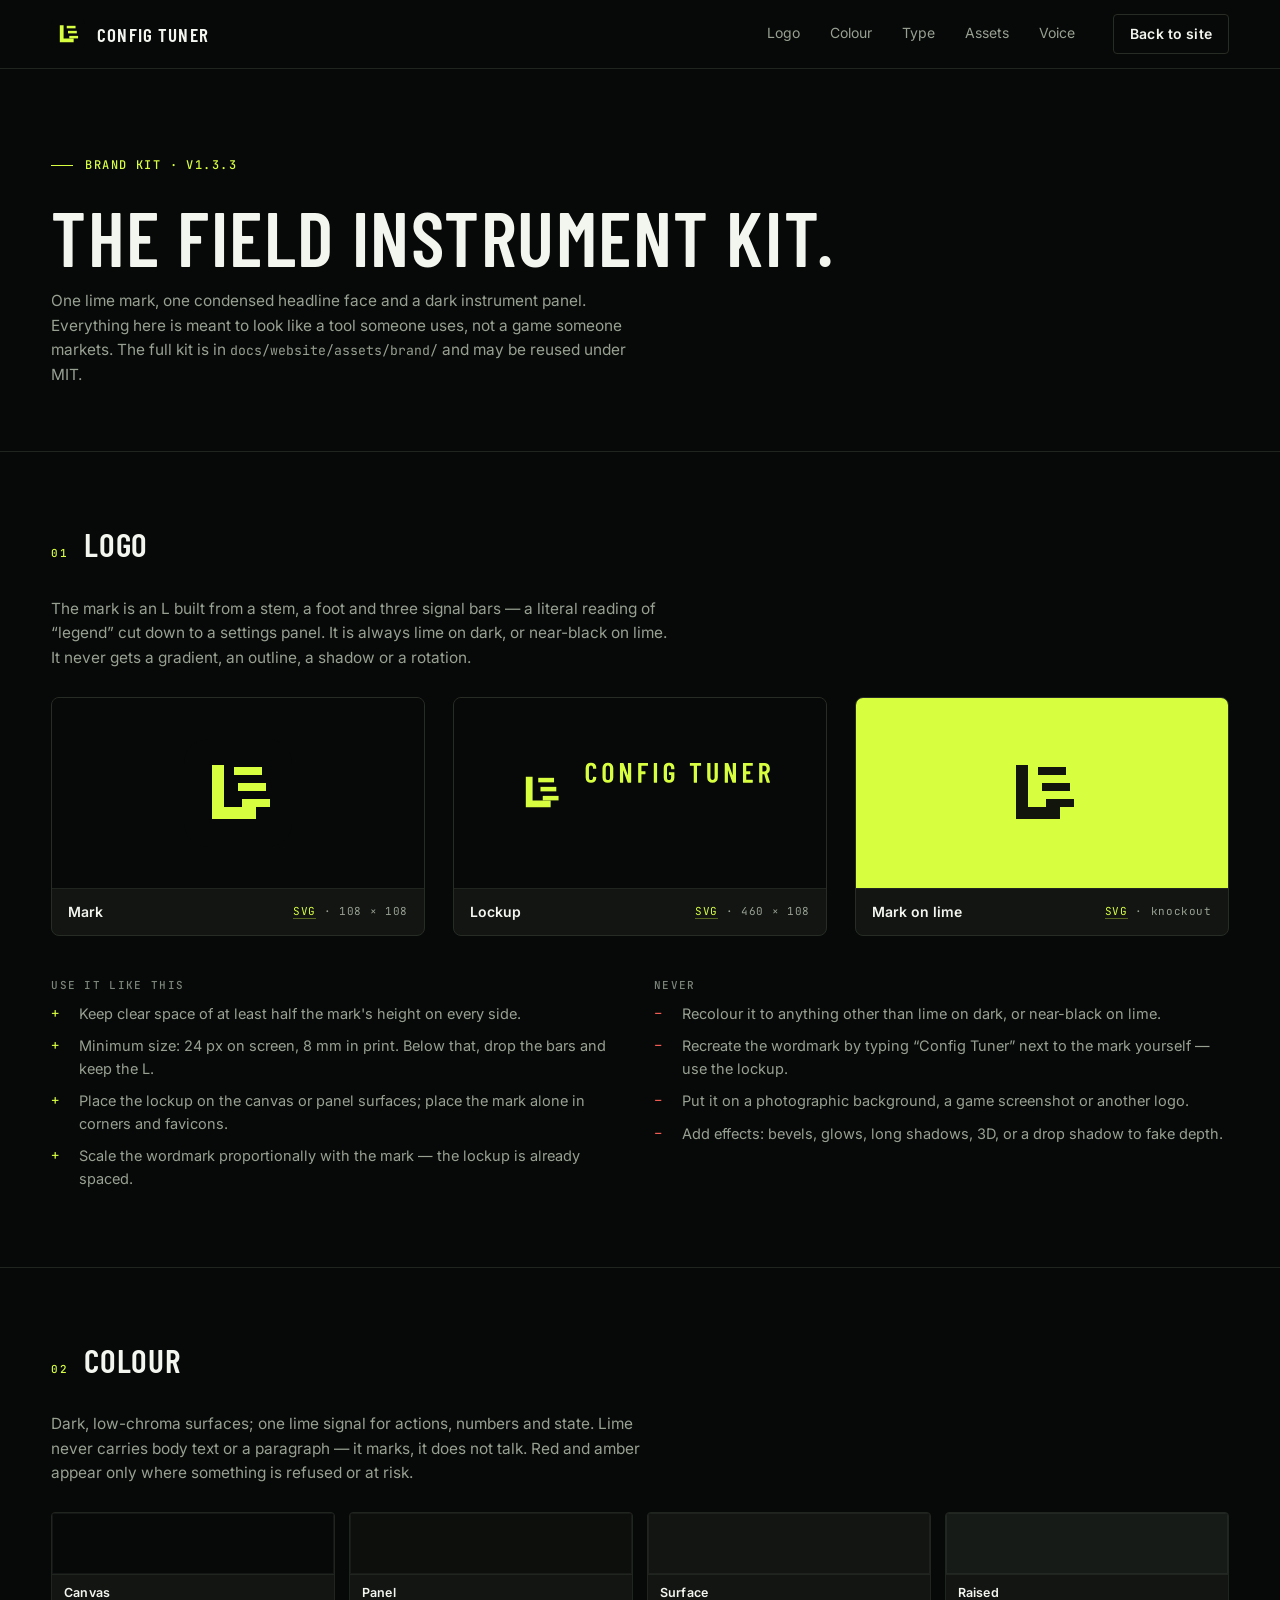
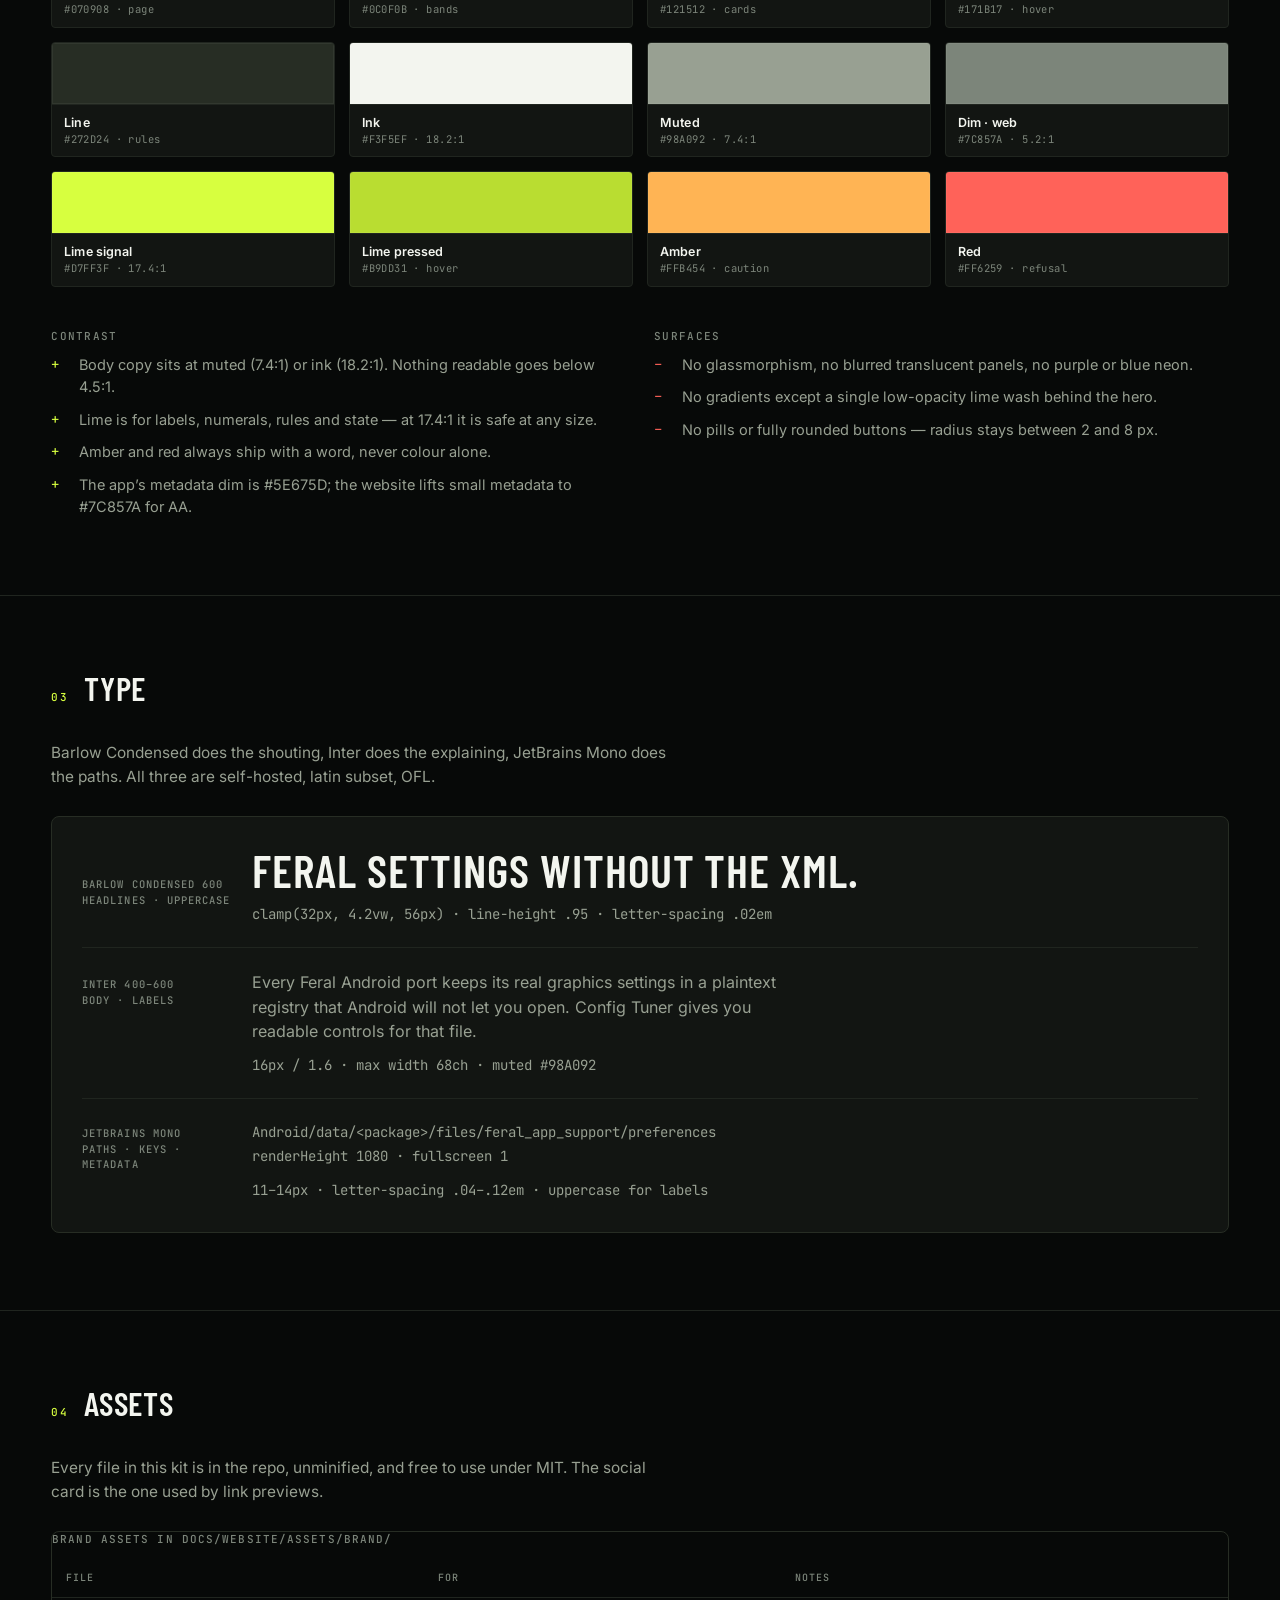
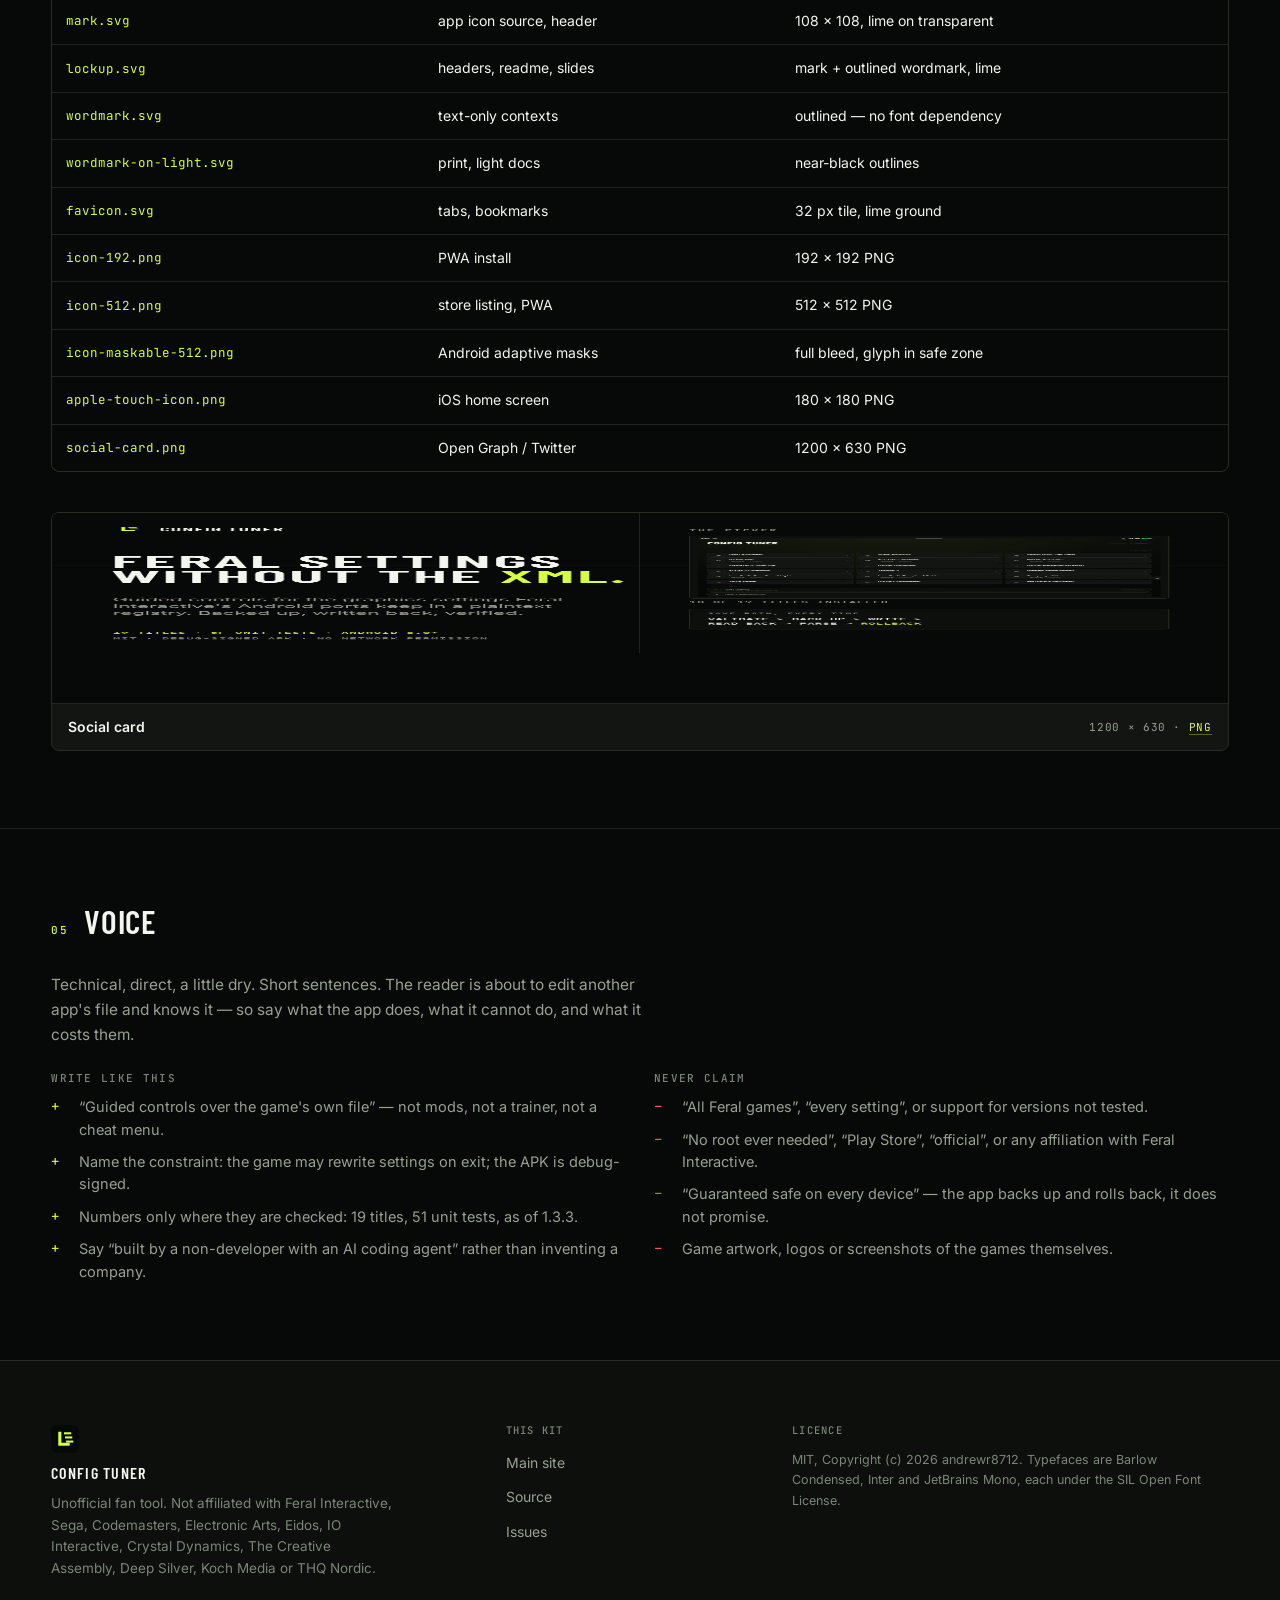
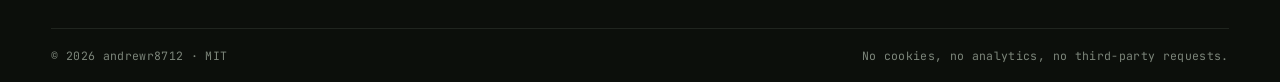
==== commit eec00bb7: "release: Config Tuner 1.3.3 - add Compose UI smoke tests for picker, editor, save and back - add zer" ====
--- a/docs/website/brand/index.html
+++ b/docs/website/brand/index.html
@@ -40,7 +40,7 @@
 <main id="main">
 
   <section class="wrap brand-hero">
-    <p class="kicker">Brand kit · v1.3.2</p>
+    <p class="kicker">Brand kit · v1.3.3</p>
     <h1>The field instrument kit.</h1>
     <p class="sec-lede">One lime mark, one condensed headline face and a dark instrument panel.
       Everything here is meant to look like a tool someone uses, not a game someone markets.
@@ -229,7 +229,7 @@
         <ul class="rule-list yes">
           <li>“Guided controls over the game's own file” — not mods, not a trainer, not a cheat menu.</li>
           <li>Name the constraint: the game may rewrite settings on exit; the APK is debug-signed.</li>
-          <li>Numbers only where they are checked: 19 titles, 50 unit tests, as of 1.3.2.</li>
+          <li>Numbers only where they are checked: 19 titles, 51 unit tests, as of 1.3.3.</li>
           <li>Say “built by a non-developer with an AI coding agent” rather than inventing a company.</li>
         </ul>
       </div>
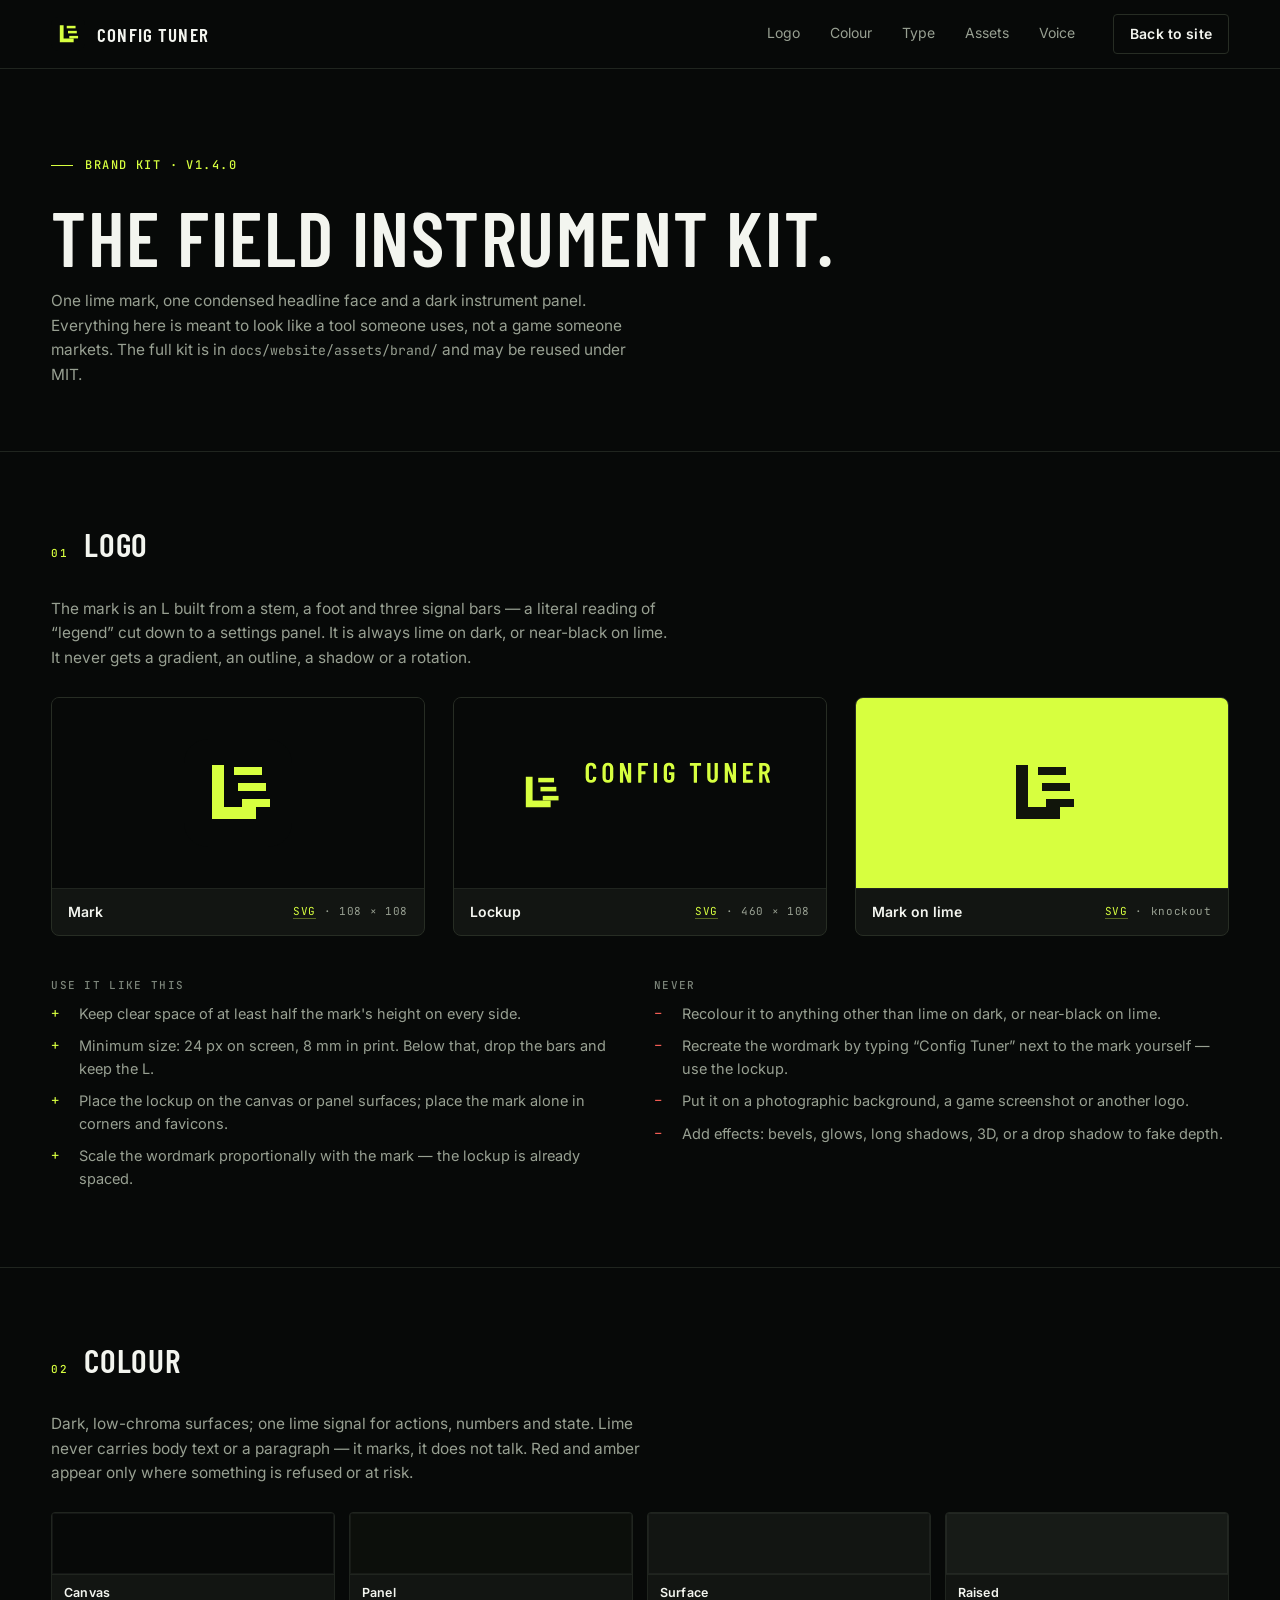
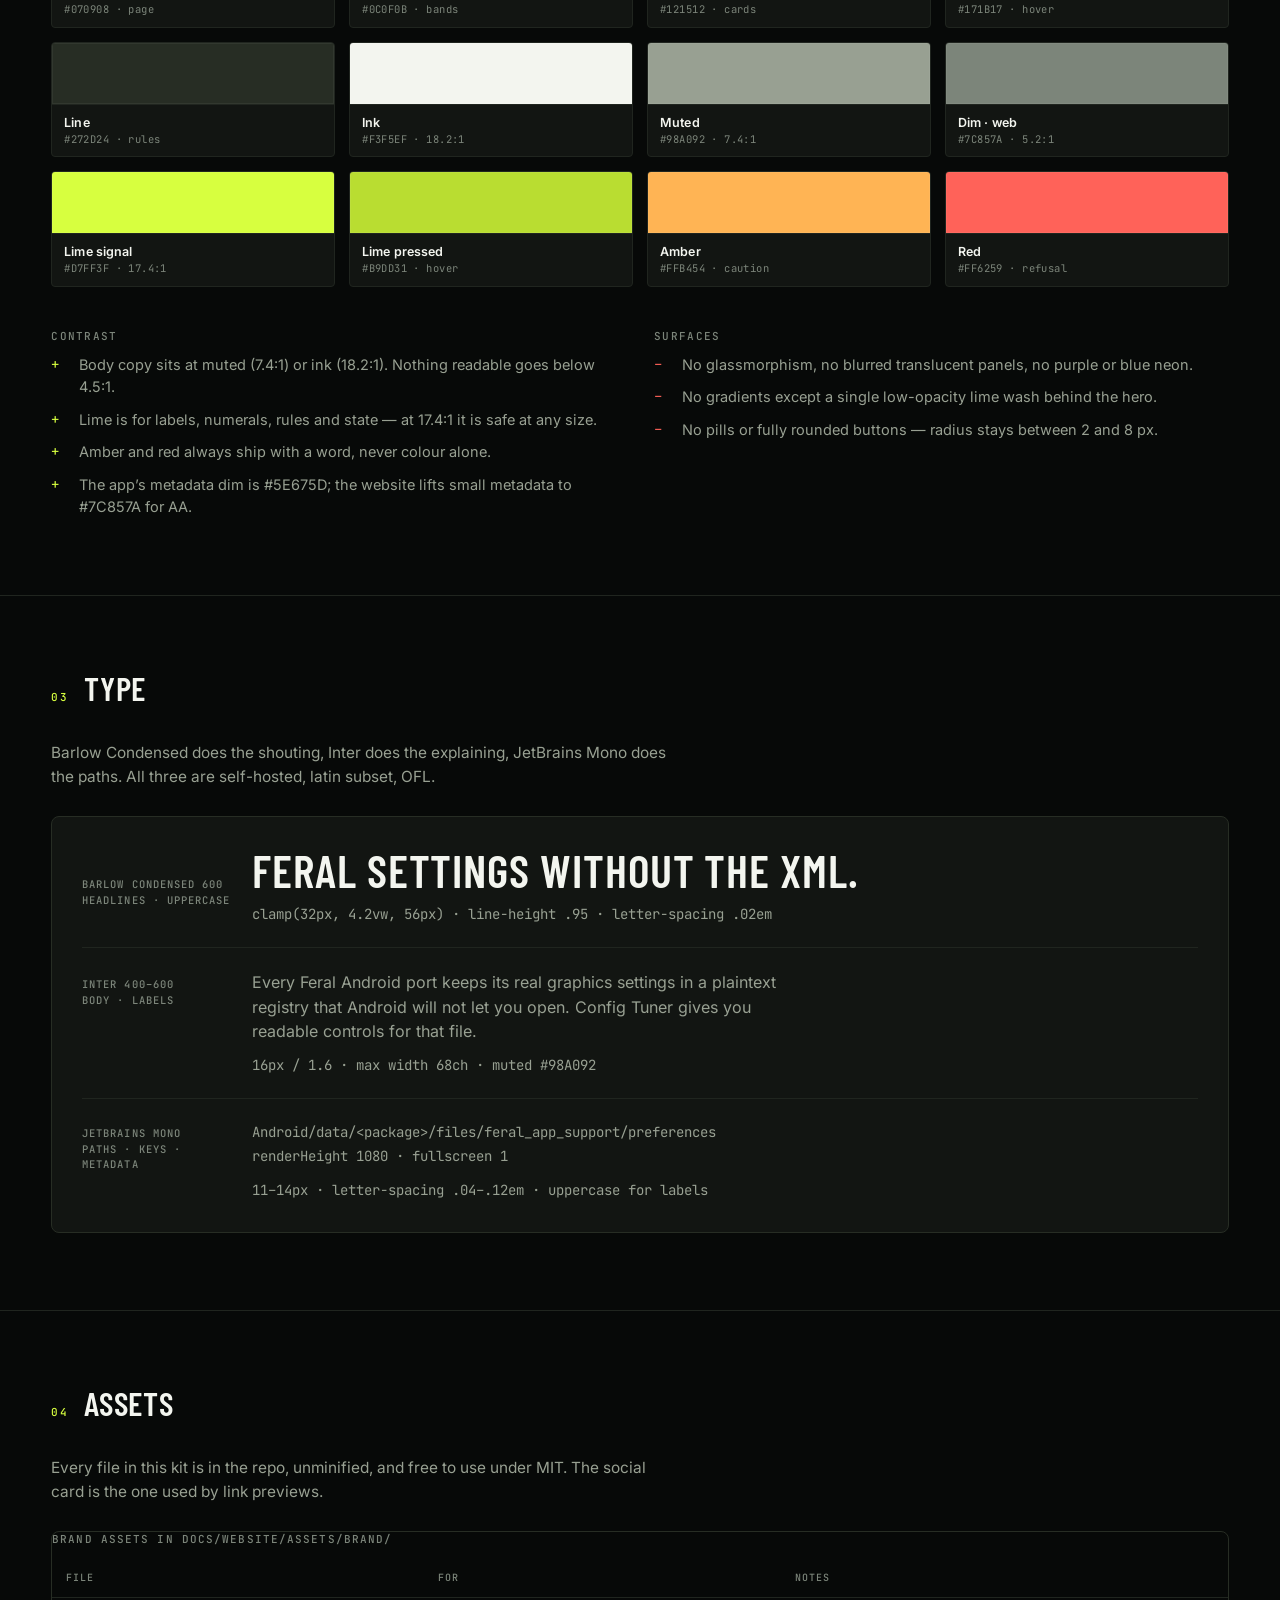
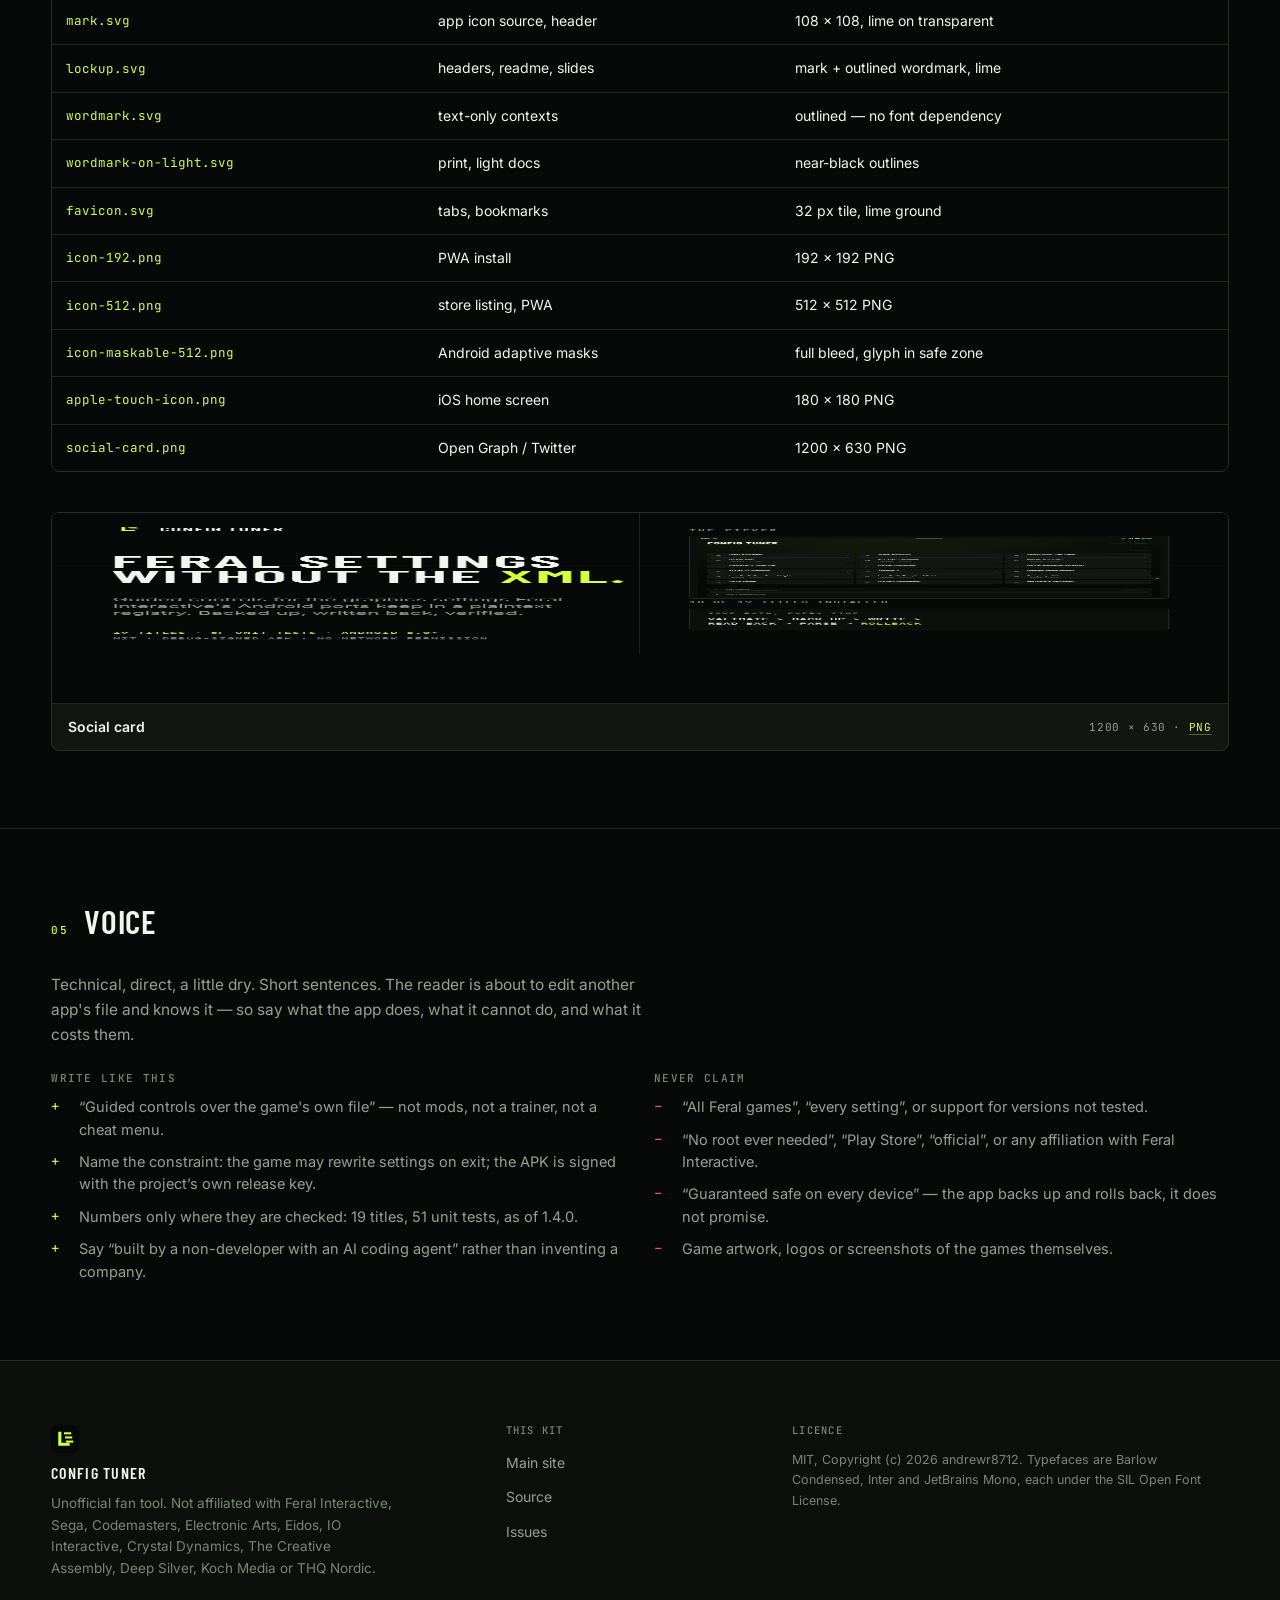
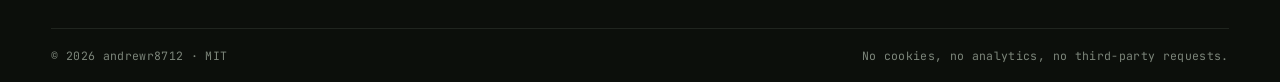
==== commit 2fba90d6: "release: Config Tuner 1.4.0" ====
--- a/docs/website/brand/index.html
+++ b/docs/website/brand/index.html
@@ -40,7 +40,7 @@
 <main id="main">
 
   <section class="wrap brand-hero">
-    <p class="kicker">Brand kit · v1.3.3</p>
+    <p class="kicker">Brand kit · v1.4.0</p>
     <h1>The field instrument kit.</h1>
     <p class="sec-lede">One lime mark, one condensed headline face and a dark instrument panel.
       Everything here is meant to look like a tool someone uses, not a game someone markets.
@@ -228,8 +228,8 @@
         <p class="rule-title">Write like this</p>
         <ul class="rule-list yes">
           <li>“Guided controls over the game's own file” — not mods, not a trainer, not a cheat menu.</li>
-          <li>Name the constraint: the game may rewrite settings on exit; the APK is debug-signed.</li>
-          <li>Numbers only where they are checked: 19 titles, 51 unit tests, as of 1.3.3.</li>
+          <li>Name the constraint: the game may rewrite settings on exit; the APK is signed with the project’s own release key.</li>
+          <li>Numbers only where they are checked: 19 titles, 51 unit tests, as of 1.4.0.</li>
           <li>Say “built by a non-developer with an AI coding agent” rather than inventing a company.</li>
         </ul>
       </div>
